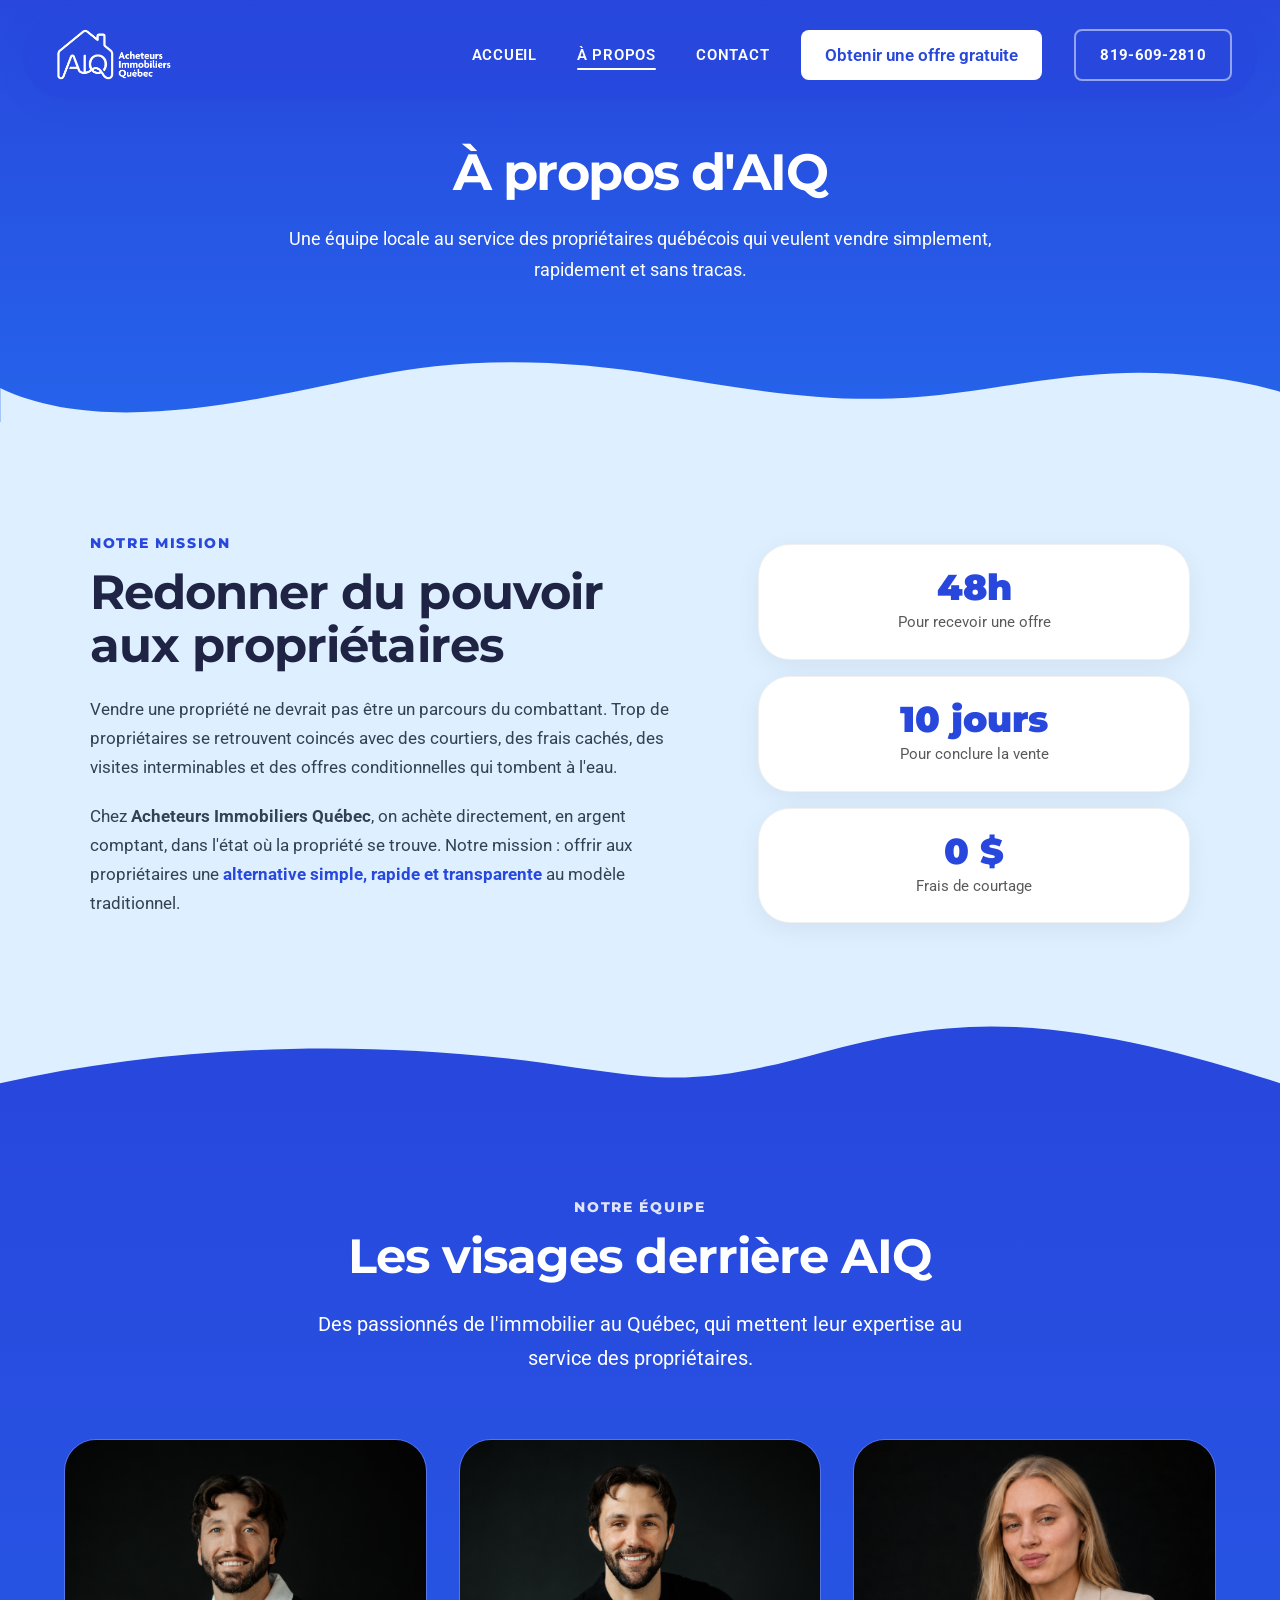
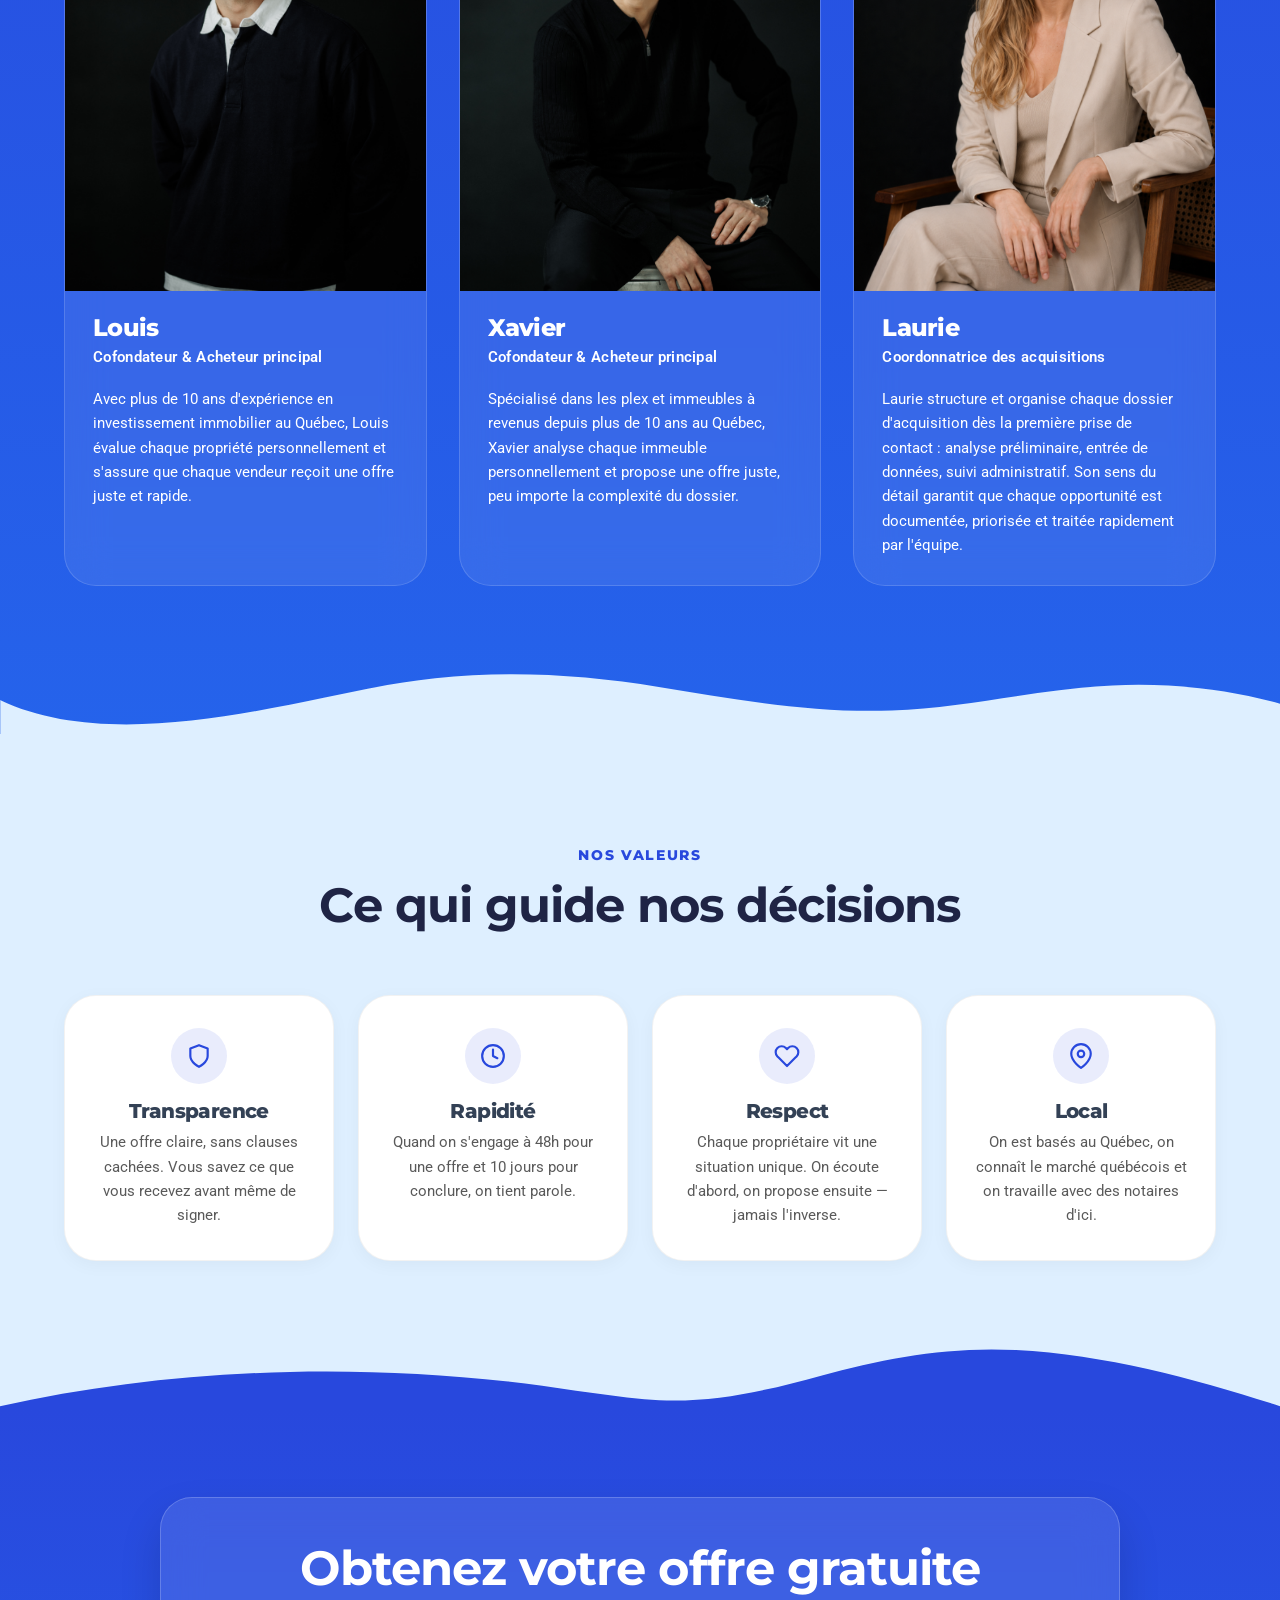
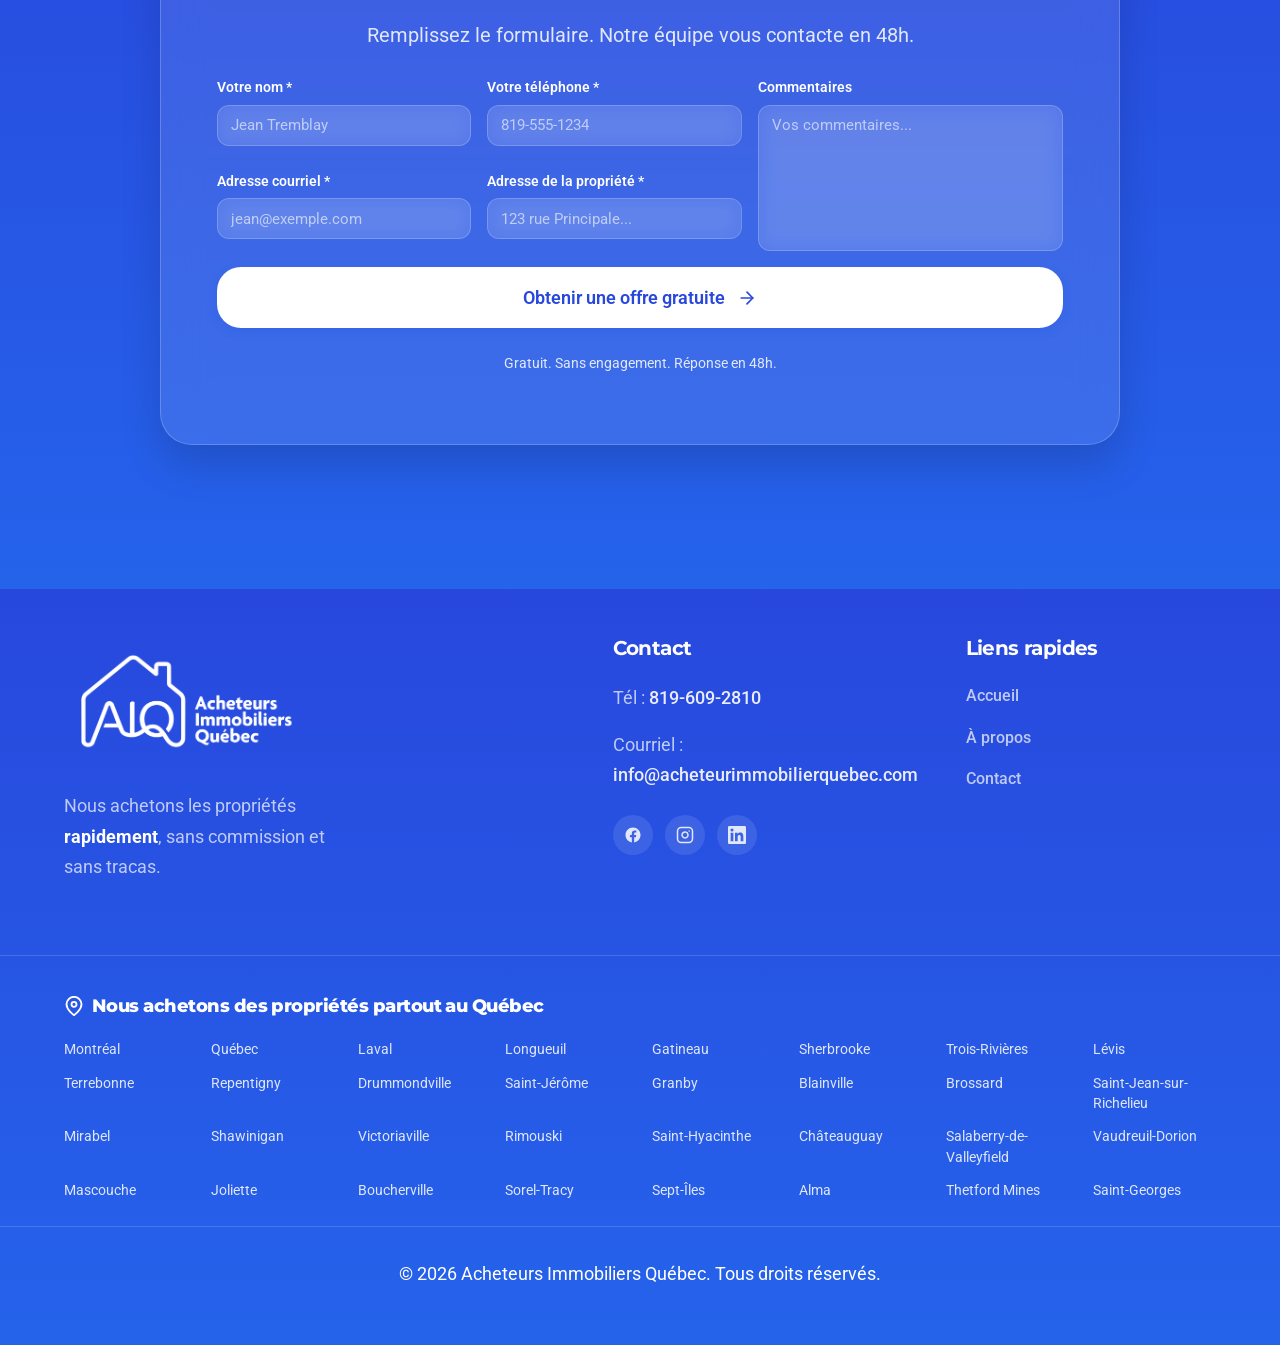
==== apropos.html @ 1efab41b "Initial commit: site Acheteurs Immobiliers Quebec - Page d'accueil (index.html) avec hero, sections " ====
<!DOCTYPE html>
<html lang="fr">
<head>
    <meta charset="UTF-8">
    <meta name="viewport" content="width=device-width, initial-scale=1.0">
    <link rel="icon" type="image/png" href="assets/images/favicon.png">
    <title>À propos | Acheteurs Immobiliers Québec</title>
    <meta name="description" content="Notre mission, notre équipe et nos valeurs. Acheteurs Immobiliers Québec — vendre votre propriété simplement et rapidement.">

    <!-- Open Graph -->
    <meta property="og:title" content="À propos | Acheteurs Immobiliers Québec">
    <meta property="og:description" content="Notre mission, notre équipe et nos valeurs.">
    <meta property="og:type" content="website">

    <!-- Fonts from Brand Guidelines -->
    <link rel="preconnect" href="https://fonts.googleapis.com" />
    <link rel="preconnect" href="https://fonts.gstatic.com" crossorigin />
    <link href="https://fonts.googleapis.com/css2?family=Fraunces:ital,opsz,wght@1,9..144,400;1,9..144,500&family=Montserrat:wght@700;800;900&family=Roboto:wght@300;400;500;700&display=swap" rel="stylesheet" />

    <!-- CSS -->
    <link rel="stylesheet" href="assets/css/style.css">
</head>
<body>

    <!-- Header fixe -->
    <header class="site-header">
        <div class="container header-container">
            <a href="index.html" class="logo">
                <img src="assets/images/AIQ-TEXTE-BLANC_f4b2300d.png" alt="Acheteurs Immobiliers Québec" height="60">
            </a>

            <button class="mobile-menu-toggle" aria-label="Ouvrir le menu">
                <span></span>
                <span></span>
                <span></span>
            </button>

            <nav class="main-nav">
                <ul>
                    <li><a href="index.html">Accueil</a></li>
                    <li><a href="apropos.html" class="active">À propos</a></li>
                    <li><a href="index.html#footer">Contact</a></li>
                </ul>
                <a href="#formulaire" class="mobile-cta">Obtenir une offre gratuite</a>
            </nav>

            <a href="#formulaire" class="btn header-cta desktop-only">Obtenir une offre gratuite</a>
            <a href="tel:8196092810" class="btn header-phone-btn desktop-only">819-609-2810</a>
        </div>
    </header>

    <main>
        <!-- Page header / intro -->
        <section class="page-hero bg-primary section-with-wave">
            <div class="container">
                <div class="page-hero-content text-center">
                    <h1 class="section-title">À propos d'AIQ</h1>
                    <p class="subtitle">Une équipe locale au service des propriétaires québécois qui veulent vendre simplement, rapidement et sans tracas.</p>
                </div>
            </div>
            <div class="shape-divider-bottom">
                <svg data-name="Layer 1" xmlns="http://www.w3.org/2000/svg" viewBox="0 0 1200 120" preserveAspectRatio="none">
                    <path d="M0,0V46.29c47.79,22.2,103.59,32.17,158,28,70.36-5.37,136.33-33.31,206.8-37.5C438.64,32.43,512.34,53.67,583,72.05c69.27,18,138.3,24.88,209.4,13.08,36.15-6,69.85-17.84,104.45-29.34C989.49,25,1113-14.29,1200,52.47V0Z" class="shape-fill-light"></path>
                </svg>
            </div>
        </section>

        <!-- Mission -->
        <section id="mission" class="section-padding bg-light section-with-wave wave-flip">
            <div class="container">
                <div class="mission-wrapper">
                    <div class="mission-text">
                        <span class="eyebrow">Notre mission</span>
                        <h2 class="section-title">Redonner du pouvoir aux propriétaires</h2>
                        <p>Vendre une propriété ne devrait pas être un parcours du combattant. Trop de propriétaires se retrouvent coincés avec des courtiers, des frais cachés, des visites interminables et des offres conditionnelles qui tombent à l'eau.</p>
                        <p>Chez <strong>Acheteurs Immobiliers Québec</strong>, on achète directement, en argent comptant, dans l'état où la propriété se trouve. Notre mission : offrir aux propriétaires une <span class="highlight">alternative simple, rapide et transparente</span> au modèle traditionnel.</p>
                    </div>
                    <div class="mission-stats">
                        <div class="mission-stat">
                            <div class="mission-stat-value">48h</div>
                            <div class="mission-stat-label">Pour recevoir une offre</div>
                        </div>
                        <div class="mission-stat">
                            <div class="mission-stat-value">10 jours</div>
                            <div class="mission-stat-label">Pour conclure la vente</div>
                        </div>
                        <div class="mission-stat">
                            <div class="mission-stat-value">0 $</div>
                            <div class="mission-stat-label">Frais de courtage</div>
                        </div>
                    </div>
                </div>
            </div>
            <div class="shape-divider-bottom">
                <svg data-name="Layer 1" xmlns="http://www.w3.org/2000/svg" viewBox="0 0 1200 120" preserveAspectRatio="none">
                    <path d="M0,0V5.63C149.93,59,314.09,71.32,475.83,42.57c43-7.64,84.23-20.12,127.61-26.46,59-8.63,112.48,12.24,165.56,35.4C827.93,77.22,886,95.24,951.2,90c86.53-7,172.46-45.71,248.8-84.81V0Z" class="shape-fill-primary"></path>
                </svg>
            </div>
        </section>

        <!-- Équipe -->
        <section id="equipe" class="section-padding bg-primary section-with-wave">
            <div class="container">
                <div class="section-header text-center">
                    <span class="eyebrow eyebrow-light">Notre équipe</span>
                    <h2 class="section-title">Les visages derrière AIQ</h2>
                    <p class="subtitle">Des passionnés de l'immobilier au Québec, qui mettent leur expertise au service des propriétaires.</p>
                </div>

                <div class="team-grid">
                    <div class="team-member">
                        <div class="team-photo">
                            <img src="assets/images/Photo-louis.jpg" alt="Louis">
                        </div>
                        <div class="team-info">
                            <h3 class="team-name">Louis</h3>
                            <p class="team-role">Cofondateur & Acheteur principal</p>
                            <p class="team-bio">Avec plus de 10 ans d'expérience en investissement immobilier au Québec, Louis évalue chaque propriété personnellement et s'assure que chaque vendeur reçoit une offre juste et rapide.</p>
                        </div>
                    </div>

                    <div class="team-member">
                        <div class="team-photo">
                            <img src="assets/images/Photo-xav.jpg" alt="Xavier">
                        </div>
                        <div class="team-info">
                            <h3 class="team-name">Xavier</h3>
                            <p class="team-role">Cofondateur & Acheteur principal</p>
                            <p class="team-bio">Spécialisé dans les plex et immeubles à revenus depuis plus de 10 ans au Québec, Xavier analyse chaque immeuble personnellement et propose une offre juste, peu importe la complexité du dossier.</p>
                        </div>
                    </div>

                    <div class="team-member">
                        <div class="team-photo">
                            <img src="assets/images/Faux-Photo-Laurie.png" alt="Laurie">
                        </div>
                        <div class="team-info">
                            <h3 class="team-name">Laurie</h3>
                            <p class="team-role">Coordonnatrice des acquisitions</p>
                            <p class="team-bio">Laurie structure et organise chaque dossier d'acquisition dès la première prise de contact : analyse préliminaire, entrée de données, suivi administratif. Son sens du détail garantit que chaque opportunité est documentée, priorisée et traitée rapidement par l'équipe.</p>
                        </div>
                    </div>
                </div>
            </div>
            <div class="shape-divider-bottom">
                <svg data-name="Layer 1" xmlns="http://www.w3.org/2000/svg" viewBox="0 0 1200 120" preserveAspectRatio="none">
                    <path d="M0,0V46.29c47.79,22.2,103.59,32.17,158,28,70.36-5.37,136.33-33.31,206.8-37.5C438.64,32.43,512.34,53.67,583,72.05c69.27,18,138.3,24.88,209.4,13.08,36.15-6,69.85-17.84,104.45-29.34C989.49,25,1113-14.29,1200,52.47V0Z" class="shape-fill-light"></path>
                </svg>
            </div>
        </section>

        <!-- Valeurs -->
        <section id="valeurs" class="section-padding bg-light section-with-wave wave-flip">
            <div class="container">
                <div class="section-header text-center">
                    <span class="eyebrow">Nos valeurs</span>
                    <h2 class="section-title">Ce qui guide nos décisions</h2>
                </div>

                <div class="values-grid">
                    <div class="value-card">
                        <div class="value-icon">
                            <svg xmlns="http://www.w3.org/2000/svg" viewBox="0 0 24 24" fill="none" stroke="currentColor" stroke-width="2" stroke-linecap="round" stroke-linejoin="round"><path d="M12 22s8-4 8-10V5l-8-3-8 3v7c0 6 8 10 8 10z"/></svg>
                        </div>
                        <h3>Transparence</h3>
                        <p>Une offre claire, sans clauses cachées. Vous savez ce que vous recevez avant même de signer.</p>
                    </div>

                    <div class="value-card">
                        <div class="value-icon">
                            <svg xmlns="http://www.w3.org/2000/svg" viewBox="0 0 24 24" fill="none" stroke="currentColor" stroke-width="2" stroke-linecap="round" stroke-linejoin="round"><circle cx="12" cy="12" r="10"/><polyline points="12 6 12 12 16 14"/></svg>
                        </div>
                        <h3>Rapidité</h3>
                        <p>Quand on s'engage à 48h pour une offre et 10 jours pour conclure, on tient parole.</p>
                    </div>

                    <div class="value-card">
                        <div class="value-icon">
                            <svg xmlns="http://www.w3.org/2000/svg" viewBox="0 0 24 24" fill="none" stroke="currentColor" stroke-width="2" stroke-linecap="round" stroke-linejoin="round"><path d="M20.84 4.61a5.5 5.5 0 0 0-7.78 0L12 5.67l-1.06-1.06a5.5 5.5 0 0 0-7.78 7.78l1.06 1.06L12 21.23l7.78-7.78 1.06-1.06a5.5 5.5 0 0 0 0-7.78z"/></svg>
                        </div>
                        <h3>Respect</h3>
                        <p>Chaque propriétaire vit une situation unique. On écoute d'abord, on propose ensuite — jamais l'inverse.</p>
                    </div>

                    <div class="value-card">
                        <div class="value-icon">
                            <svg xmlns="http://www.w3.org/2000/svg" viewBox="0 0 24 24" fill="none" stroke="currentColor" stroke-width="2" stroke-linecap="round" stroke-linejoin="round"><path d="M21 10c0 7-9 13-9 13s-9-6-9-13a9 9 0 0 1 18 0z"/><circle cx="12" cy="10" r="3"/></svg>
                        </div>
                        <h3>Local</h3>
                        <p>On est basés au Québec, on connaît le marché québécois et on travaille avec des notaires d'ici.</p>
                    </div>
                </div>
            </div>
            <div class="shape-divider-bottom">
                <svg data-name="Layer 1" xmlns="http://www.w3.org/2000/svg" viewBox="0 0 1200 120" preserveAspectRatio="none">
                    <path d="M0,0V5.63C149.93,59,314.09,71.32,475.83,42.57c43-7.64,84.23-20.12,127.61-26.46,59-8.63,112.48,12.24,165.56,35.4C827.93,77.22,886,95.24,951.2,90c86.53-7,172.46-45.71,248.8-84.81V0Z" class="shape-fill-primary"></path>
                </svg>
            </div>
        </section>

        <!-- Formulaire -->
        <section id="formulaire" class="bg-primary">
            <div class="container form-container">
                <div class="form-wrapper form-wrapper--no-image shadow-xl">
                    <div class="form-content-side">
                        <div class="section-header text-center">
                            <h2 class="section-title">Obtenez votre offre gratuite</h2>
                            <p class="subtitle">Remplissez le formulaire. Notre équipe vous contacte en 48h.</p>
                        </div>

                        <form id="contact-form" class="contact-form" novalidate>
                            <div class="form-grid-compact">
                                <div class="form-group">
                                    <label for="nom">Votre nom *</label>
                                    <input type="text" id="nom" name="nom" required placeholder="Jean Tremblay">
                                </div>
                                <div class="form-group">
                                    <label for="telephone">Votre téléphone *</label>
                                    <input type="tel" id="telephone" name="telephone" required placeholder="819-555-1234">
                                </div>
                                <div class="form-group comments-group">
                                    <label for="commentaires">Commentaires</label>
                                    <textarea id="commentaires" name="commentaires" placeholder="Vos commentaires..."></textarea>
                                </div>
                                <div class="form-group">
                                    <label for="courriel">Adresse courriel *</label>
                                    <input type="email" id="courriel" name="courriel" required placeholder="jean@exemple.com">
                                </div>
                                <div class="form-group">
                                    <label for="adresse">Adresse de la propriété *</label>
                                    <input type="text" id="adresse" name="adresse" required placeholder="123 rue Principale...">
                                </div>
                            </div>

                            <button type="submit" id="btn-submit" class="btn btn-primary btn-block btn-submit group">
                                <span class="btn-text">Obtenir une offre gratuite</span>
                                <span class="btn-icon-wrapper">
                                    <svg xmlns="http://www.w3.org/2000/svg" viewBox="0 0 24 24" fill="none" stroke="currentColor" stroke-width="2" stroke-linecap="round" stroke-linejoin="round"><line x1="5" y1="12" x2="19" y2="12"></line><polyline points="12 5 19 12 12 19"></polyline></svg>
                                </span>
                            </button>
                            <p class="form-mentions text-center">Gratuit. Sans engagement. Réponse en 48h.</p>

                            <div id="form-success" class="form-feedback form-feedback--success" style="display:none;">
                                Merci! Notre équipe vous contacte dans les 48h.
                            </div>
                            <div id="form-error" class="form-feedback form-feedback--error" style="display:none;">
                                Une erreur s'est produite. Appelez-nous au <a href="tel:8196092810">819-609-2810</a>.
                            </div>
                        </form>
                    </div>
                </div>
            </div>
        </section>

        <!-- Modal de succès (Popup) -->
        <div id="success-modal" class="modal-overlay" style="display: none;">
            <div class="modal-content">
                <button class="modal-close" aria-label="Fermer">&times;</button>
                <div class="modal-icon">
                    <svg xmlns="http://www.w3.org/2000/svg" viewBox="0 0 24 24" fill="none" stroke="currentColor" stroke-width="2" stroke-linecap="round" stroke-linejoin="round"><path d="M22 11.08V12a10 10 0 1 1-5.93-9.14"></path><polyline points="22 4 12 14.01 9 11.01"></polyline></svg>
                </div>
                <h3>Merci pour votre demande!</h3>
                <p>Notre équipe a bien reçu vos informations. Un expert vous contactera d'ici <strong>48 heures</strong> avec votre offre sans engagement.</p>
                <button class="btn btn-primary btn-block modal-btn-close">Retourner au site</button>
            </div>
        </div>

    </main>

    <!-- Footer -->
    <footer id="footer" class="site-footer">
        <div class="container footer-container">
            <div class="footer-brand">
                <img src="assets/images/AIQ-TEXTE-BLANC_f4b2300d.png" alt="Acheteurs Immobiliers Québec" class="footer-logo-img">
                <p class="footer-tagline">Nous achetons les propriétés <span class="highlight">rapidement</span>, sans commission et sans tracas.</p>
            </div>

            <div class="footer-contact">
                <h3>Contact</h3>
                <p>Tél : <a href="tel:8196092810">819-609-2810</a></p>
                <p>Courriel : <a href="mailto:info@acheteurimmobilierquebec.com">info@acheteurimmobilierquebec.com</a></p>
                <div class="footer-social">
                    <a href="#" aria-label="Facebook" class="social-icon" target="_blank" rel="noopener">
                        <svg xmlns="http://www.w3.org/2000/svg" viewBox="0 0 24 24" fill="currentColor" aria-hidden="true"><path d="M22 12c0-5.523-4.477-10-10-10S2 6.477 2 12c0 4.991 3.657 9.128 8.438 9.878v-6.987h-2.54V12h2.54V9.797c0-2.506 1.492-3.89 3.777-3.89 1.094 0 2.238.195 2.238.195v2.46h-1.26c-1.243 0-1.63.771-1.63 1.562V12h2.773l-.443 2.89h-2.33v6.988C18.343 21.128 22 16.991 22 12z"/></svg>
                    </a>
                    <a href="#" aria-label="Instagram" class="social-icon" target="_blank" rel="noopener">
                        <svg xmlns="http://www.w3.org/2000/svg" viewBox="0 0 24 24" fill="none" stroke="currentColor" stroke-width="2" stroke-linecap="round" stroke-linejoin="round" aria-hidden="true"><rect x="2" y="2" width="20" height="20" rx="5" ry="5"/><path d="M16 11.37A4 4 0 1 1 12.63 8 4 4 0 0 1 16 11.37z"/><line x1="17.5" y1="6.5" x2="17.51" y2="6.5"/></svg>
                    </a>
                    <a href="#" aria-label="LinkedIn" class="social-icon" target="_blank" rel="noopener">
                        <svg xmlns="http://www.w3.org/2000/svg" viewBox="0 0 24 24" fill="currentColor" aria-hidden="true"><path d="M20.447 20.452h-3.554v-5.569c0-1.328-.027-3.037-1.852-3.037-1.853 0-2.136 1.445-2.136 2.939v5.667H9.351V9h3.414v1.561h.046c.477-.9 1.637-1.85 3.37-1.85 3.601 0 4.267 2.37 4.267 5.455v6.286zM5.337 7.433a2.062 2.062 0 0 1-2.063-2.065 2.063 2.063 0 1 1 2.063 2.065zm1.782 13.019H3.555V9h3.564v11.452zM22.225 0H1.771C.792 0 0 .774 0 1.729v20.542C0 23.227.792 24 1.771 24h20.451C23.2 24 24 23.227 24 22.271V1.729C24 .774 23.2 0 22.222 0h.003z"/></svg>
                    </a>
                </div>
            </div>

            <div class="footer-links">
                <h3>Liens rapides</h3>
                <ul>
                    <li><a href="index.html">Accueil</a></li>
                    <li><a href="apropos.html">À propos</a></li>
                    <li><a href="index.html#formulaire">Contact</a></li>
                </ul>
            </div>
        </div>

        <div class="footer-cities">
            <div class="container">
                <h3 class="footer-cities-title"><svg xmlns="http://www.w3.org/2000/svg" viewBox="0 0 24 24" fill="none" stroke="currentColor" stroke-width="2.2" stroke-linecap="round" stroke-linejoin="round" aria-hidden="true"><path d="M21 10c0 7-9 13-9 13s-9-6-9-13a9 9 0 0 1 18 0z"/><circle cx="12" cy="10" r="3"/></svg>Nous achetons des propriétés partout au Québec</h3>
                <ul class="footer-cities-list">
                    <li>Montréal</li>
                    <li>Québec</li>
                    <li>Laval</li>
                    <li>Longueuil</li>
                    <li>Gatineau</li>
                    <li>Sherbrooke</li>
                    <li>Trois-Rivières</li>
                    <li>Lévis</li>
                    <li>Terrebonne</li>
                    <li>Repentigny</li>
                    <li>Drummondville</li>
                    <li>Saint-Jérôme</li>
                    <li>Granby</li>
                    <li>Blainville</li>
                    <li>Brossard</li>
                    <li>Saint-Jean-sur-Richelieu</li>
                    <li>Mirabel</li>
                    <li>Shawinigan</li>
                    <li>Victoriaville</li>
                    <li>Rimouski</li>
                    <li>Saint-Hyacinthe</li>
                    <li>Châteauguay</li>
                    <li>Salaberry-de-Valleyfield</li>
                    <li>Vaudreuil-Dorion</li>
                    <li>Mascouche</li>
                    <li>Joliette</li>
                    <li>Boucherville</li>
                    <li>Sorel-Tracy</li>
                    <li>Sept-Îles</li>
                    <li>Alma</li>
                    <li>Thetford Mines</li>
                    <li>Saint-Georges</li>
                </ul>
            </div>
        </div>

        <div class="footer-bottom">
            <div class="container">
                <p>&copy; <span id="current-year">2026</span> Acheteurs Immobiliers Québec. Tous droits réservés.</p>
            </div>
        </div>
    </footer>

    <!-- Scripts -->
    <script src="assets/js/main.js"></script>
</body>
</html>
---- assets/css/style.css ----
/* ==========================================================================
   Variables & Reset (High-End Agency Style)
   ========================================================================== */
:root {
    /* Charte Graphique AIQ */
    --color-primary: #2848dd; /* Bright Blue */
    --color-primary-hover: #1f2445; /* Dark Blue */
    --color-primary-light: #deefff; /* Light Ice Blue */
    --color-white: #ffffff;
    --color-light: #deefff; /* Light Ice Blue (for background waves) */
    --color-dark: #1f2445; /* Dark Blue from brand */
    --color-surface: #d7d8d8; /* Light Grey from brand */
    
    /* Couleurs de texte */
    --color-text-main: #334155; 
    --color-text-heading: #1f2445; /* Dark Blue */
    --color-text-muted: #64748B; 
    
    /* Typographie */
    --font-heading: 'Montserrat', system-ui, sans-serif;
    --font-body: 'Roboto', system-ui, sans-serif;
    
    /* Espacements (Massive Whitespace) */
    --spacing-sm: 1.5rem;
    --spacing-md: 3rem;
    --spacing-lg: clamp(4rem, 8vh, 6rem);
    --spacing-xl: clamp(6rem, 12vh, 10rem);
    
    /* Divers */
    --border-radius-sm: 0.75rem;
    --border-radius: 1.5rem; /* 24px - Double-Bezel inner */
    --border-radius-lg: 2rem; /* 32px - Double-Bezel outer */
    
    /* Ombres (Ultra-douces, diffuses, premium) */
    --shadow-sm: 0 2px 8px -2px rgba(2, 6, 23, 0.05);
    --shadow: 0 10px 30px -5px rgba(2, 6, 23, 0.05), 0 4px 10px -5px rgba(2, 6, 23, 0.02);
    --shadow-lg: 0 20px 40px -10px rgba(2, 6, 23, 0.08), 0 10px 20px -10px rgba(2, 6, 23, 0.04);
    --shadow-xl: 0 30px 60px -15px rgba(26, 86, 219, 0.15), 0 15px 30px -15px rgba(26, 86, 219, 0.1);
    
    /* Transitions (Physics-based) */
    --transition-fluid: all 0.7s cubic-bezier(0.32, 0.72, 0, 1);
    --transition-fast: all 0.3s cubic-bezier(0.32, 0.72, 0, 1);
}

* {
    margin: 0;
    padding: 0;
    box-sizing: border-box;
}

html {
    scroll-behavior: smooth;
}

body {
    font-family: var(--font-body);
    color: var(--color-text-main);
    background-color: var(--color-white);
    line-height: 1.6;
    font-size: 16px;
    overflow-x: hidden;
    -webkit-font-smoothing: antialiased;
}

/* ==========================================================================
   Typographie & Utilitaires
   ========================================================================== */
h1, h2, h3, h4, h5, h6 {
    font-family: var(--font-heading);
    color: var(--color-text-heading);
    line-height: 1.1;
    font-weight: 700;
    letter-spacing: -0.03em; /* Plus serrÃ© pour un look premium */
}

h1 { 
    font-size: clamp(2.5rem, 4vw, 3.5rem); /* Taille contrÃ´lÃ©e pour tenir sur 2 lignes */
    margin-bottom: 1.5rem; 
    line-height: 1.1;
    letter-spacing: -0.03em;
}

h2 { 
    font-size: clamp(2rem, 4vw, 3rem); 
    margin-bottom: 1.5rem; 
    letter-spacing: -0.02em;
}

h3 { 
    font-size: 1.5rem; 
    margin-bottom: 1rem; 
}

p {
    margin-bottom: 1.5rem;
    font-size: 1.125rem; /* Texte de base plus grand et lisible */
    color: var(--color-text-main);
    line-height: 1.7;
}

a {
    color: var(--color-primary);
    text-decoration: none;
    transition: color 0.2s ease;
}

a:hover {
    color: var(--color-primary-hover);
}

img {
    max-width: 100%;
    height: auto;
    display: block;
}

.container {
    width: 100%;
    max-width: 1600px; /* Ã‰largi pour les grands Ã©crans (32 pouces) */
    margin: 0 auto;
    padding: 0 clamp(1.5rem, 5vw, 6rem); /* Padding dynamique : moins sur grand Ã©cran, plus sur petit */
}

.section-padding {
    padding: var(--spacing-xl) 0;
}

.bg-light {
    background-color: var(--color-light);
}

.bg-primary {
    background: linear-gradient(to bottom, var(--color-primary) 0%, #2563EB 100%);
    color: rgba(255, 255, 255, 0.85);
}

.bg-primary h1, .bg-primary h2, .bg-primary h3, .bg-primary .section-title {
    color: var(--color-white);
}

.bg-primary p, .bg-primary span, .bg-primary .subtitle {
    color: rgba(255, 255, 255, 0.85);
}

/* Glassmorphism pour les Ã©lÃ©ments dans les sections bleues */
.bg-primary .step,
.bg-primary .property-item {
    background: rgba(255, 255, 255, 0.08);
    backdrop-filter: blur(20px);
    -webkit-backdrop-filter: blur(20px);
    border: 1px solid rgba(255, 255, 255, 0.15);
    box-shadow: 0 10px 30px rgba(0, 0, 0, 0.05);
}

.bg-primary .step:hover,
.bg-primary .property-item:hover {
    background: rgba(255, 255, 255, 0.12);
    border-color: rgba(255, 255, 255, 0.3);
    transform: translateY(-5px);
    box-shadow: 0 20px 40px rgba(0, 0, 0, 0.1);
}

.bg-primary .step-number {
    background: rgba(255, 255, 255, 0.15);
    color: var(--color-white);
    box-shadow: none;
    border: 1px solid rgba(255, 255, 255, 0.2);
}

.bg-primary .step::before {
    color: rgba(255, 255, 255, 0.03);
}

.bg-primary .property-icon {
    background: rgba(255, 255, 255, 0.15);
}

.bg-primary .property-icon svg {
    color: var(--color-white);
}

/* Garder le formulaire lisible */
.bg-primary .form-wrapper h2,
.bg-primary .form-wrapper label {
    color: var(--color-text-heading);
}
.bg-primary .form-wrapper p {
    color: var(--color-text-muted);
}

.text-center { text-align: center; }
.text-left { text-align: left; }
.mt-medium { margin-top: var(--spacing-md); }
.mt-large { margin-top: var(--spacing-lg); }
.mb-medium { margin-bottom: var(--spacing-md); }
.mb-large { margin-bottom: var(--spacing-lg); }

.shadow-lg { box-shadow: var(--shadow-lg); }
.shadow-xl { box-shadow: var(--shadow-xl); }

/* Le mot "rapide" mis en Ã©vidence */
.highlight {
    color: var(--color-primary);
    font-weight: 800;
}

/* CTA mobile cache sur desktop */
.mobile-cta {
    display: none;
}

/* ==========================================================================
   Boutons (CTA) - Style Ã‰ditorial Haut de Gamme
   ========================================================================== */
.btn {
    display: inline-flex;
    align-items: center;
    justify-content: center;
    padding: 1rem 2rem;
    border-radius: 0.5rem; /* Coins lÃ©gÃ¨rement arrondis, plus sÃ©rieux */
    font-weight: 600;
    text-align: center;
    cursor: pointer;
    transition: all 0.3s cubic-bezier(0.25, 1, 0.5, 1);
    border: none;
    font-size: 1.05rem;
    font-family: var(--font-body);
    width: 100%;
    gap: 0.75rem;
    position: relative;
    overflow: hidden;
}

@media (min-width: 768px) {
    .btn {
        width: auto;
    }
}

.btn-primary {
    background-color: var(--color-primary); /* Couleur unie, pas de dÃ©gradÃ© */
    color: var(--color-white);
    box-shadow: 0 4px 10px rgba(26, 86, 219, 0.2);
}

.btn-primary:hover {
    background-color: var(--color-primary-hover);
    color: var(--color-white); /* Force le texte en blanc pour Ã©viter le conflit avec a:hover */
    transform: translateY(-2px);
    box-shadow: 0 8px 20px rgba(26, 86, 219, 0.3);
}

/* IcÃ´ne simple et Ã©lÃ©gante */
.btn-icon-wrapper {
    display: flex;
    align-items: center;
    justify-content: center;
    transition: transform 0.3s ease;
}

.btn-icon-wrapper svg {
    width: 20px;
    height: 20px;
    transition: transform 0.3s ease;
}

.btn:hover .btn-icon-wrapper {
    transform: translateX(4px);
}

.btn-wide {
    min-width: min(100%, 600px);
    padding: 1.25rem 3rem;
    font-size: 1.2rem;
}

.btn-outline {
    background: transparent;
    color: var(--color-primary);
    border: 2px solid var(--color-primary);
}

.btn-outline:hover {
    background: var(--color-primary);
    color: var(--color-white);
}

.btn-large {
    padding: 1.125rem 2.5rem;
    font-size: 1.125rem;
    width: 100%;
    max-width: 380px;
}

.btn-block {
    display: flex;
    width: 100%;
    max-width: none;
}

/* ==========================================================================
   Header & Navigation
   ========================================================================== */
.site-header {
    position: fixed;
    top: 0;
    left: 0;
    width: 100%;
    z-index: 1000;
    padding: 0.75rem 1.5rem;
    transition: all 0.3s ease;
}

.header-container {
    display: flex;
    align-items: center;
    gap: 2rem;
    background-color: rgba(40, 72, 221, 0.85);
    backdrop-filter: blur(12px);
    -webkit-backdrop-filter: blur(12px);
    border-radius: 100px;
    padding: 0.5rem 1.5rem;
    box-shadow: 0 4px 24px rgba(40, 72, 221, 0.25), 0 1px 4px rgba(0, 0, 0, 0.06);
    transition: all 0.3s ease;
}

.site-header.scrolled .header-container {
    box-shadow: 0 4px 30px rgba(40, 72, 221, 0.3), 0 1px 6px rgba(0, 0, 0, 0.08);
}

.logo {
    margin-right: auto;
}

.logo img {
    height: 70px;
    width: auto;
    display: block;
}

.main-nav ul {
    display: flex;
    list-style: none;
    gap: 2.5rem;
}

.main-nav a {
    color: var(--color-white);
    font-weight: 600;
    font-size: 0.95rem;
    text-transform: uppercase;
    letter-spacing: 0.05em;
}

.main-nav a:hover {
    color: rgba(255, 255, 255, 0.7);
}

.header-phone-btn {
    background-color: transparent;
    color: var(--color-white);
    border: 2px solid rgba(255, 255, 255, 0.5);
    font-weight: 700;
    font-size: 0.95rem;
    letter-spacing: 0.02em;
    padding: 0.75rem 1.5rem;
}

.header-phone-btn:hover {
    background-color: var(--color-white);
    color: var(--color-primary);
    border-color: var(--color-white);
}

.mobile-menu-toggle {
    display: none;
    background: none;
    border: none;
    cursor: pointer;
    padding: 0.5rem;
}

.mobile-menu-toggle span {
    display: block;
    width: 24px;
    height: 2px;
    background-color: var(--color-white); /* Hamburger blanc par dÃ©faut */
    margin-bottom: 6px;
    border-radius: 2px;
    transition: 0.3s;
}


/* Bouton CTA Header - InversÃ© pour le fond bleu */
.header-cta {
    background-color: var(--color-white);
    color: var(--color-primary);
    padding: 0.75rem 1.5rem;
}
.header-cta:hover {
    background-color: var(--color-light);
    color: var(--color-primary-hover);
}

/* ==========================================================================
   Hero Section (High-End Asymmetrical)
   ========================================================================== */
/* ==========================================================================
   Hero Section (Charte Graphique AIQ)
   ========================================================================== */
.brand-hero {
    padding-top: 160px; /* Plus grand pour compenser le header fixe et centrer visuellement */
    padding-bottom: 80px; 
    min-height: 100vh;
    display: flex;
    align-items: center;
    background-color: var(--color-dark);
    position: relative;
    /* overflow: hidden retirÃ© pour permettre Ã  la barre de flotter par-dessus la section suivante */
}

.hero-bg-bw {
    position: absolute;
    inset: 0;
    width: 100%;
    height: 100%;
    z-index: 0;
    background-size: cover;
    background-position: center right;
    background-repeat: no-repeat;
}

.hero-bg-bw::after {
    content: '';
    position: absolute;
    inset: 0;
    background: linear-gradient(to right, rgba(31, 36, 69, 0.95) 0%, rgba(31, 36, 69, 0.8) 45%, rgba(31, 36, 69, 0.1) 100%);
    z-index: 1;
}

.brand-hero .hero-container {
    position: relative;
    z-index: 30;
}

.brand-hero .hero-content {
    max-width: 1000px;
    padding: 0;
}

.brand-title {
    font-size: clamp(1.5rem, 2.8vw, 2.8rem);
    font-family: var(--font-heading);
    font-weight: 900;
    letter-spacing: 0.5px;
    line-height: 1.3;
    margin-bottom: 1.5rem;
    text-transform: uppercase;
}

.brand-box-primary {
    background-color: rgba(40, 72, 221, 0.8);
    color: var(--color-white);
    padding: 0.1em 0.4em;
    display: inline;
    box-decoration-break: clone;
    -webkit-box-decoration-break: clone;
}

.brand-subtitle {
    font-size: 1.1rem;
    font-family: var(--font-heading);
    font-weight: 700;
    margin-bottom: 1rem;
    line-height: 1.8;
    letter-spacing: 0.5px;
}

.brand-box-dark {
    background-color: var(--color-white);
    color: var(--color-dark);
    padding: 0.2rem 0.6rem;
    display: inline;
    box-decoration-break: clone;
    -webkit-box-decoration-break: clone;
}

.brand-hook {
    font-size: 1rem;
    font-weight: 700;
    margin-bottom: 2rem;
    font-family: var(--font-heading);
    line-height: 1.8;
}

.brand-box-white {
    background-color: var(--color-white);
    color: var(--color-primary);
    padding: 0.2rem 0.6rem;
    display: inline;
    box-decoration-break: clone;
    -webkit-box-decoration-break: clone;
}

/* Bouton Charte - Assorti au reste du site */
.brand-hero .btn-primary {
    background-color: var(--color-white);
    color: var(--color-primary);
    max-width: 450px; /* Assez large pour rester sur une seule ligne */
    font-weight: 700;
}

.brand-hero .btn-primary:hover {
    background-color: var(--color-light);
    color: var(--color-primary-hover);
}

/* Utilities */
.relative { position: relative; }
.z-10 { z-index: 10; }
.z-30 { z-index: 30; }
.uppercase { text-transform: uppercase; }


/* Animations Premium */
@keyframes float-house {
    0% { transform: translateY(0px); }
    50% { transform: translateY(-15px); }
    100% { transform: translateY(0px); }
}

/* Badges Flottants (Style Agence) */
.floating-badge {
    --badge-scale: 1;
    position: absolute;
    background: rgba(255, 255, 255, 0.85);
    backdrop-filter: blur(16px);
    -webkit-backdrop-filter: blur(16px);
    border: 1px solid rgba(255, 255, 255, 0.8);
    padding: 0.875rem 1.25rem;
    border-radius: 1.25rem;
    display: flex;
    align-items: center;
    gap: 0.875rem;
    box-shadow: 0 15px 35px rgba(2, 6, 23, 0.1);
    z-index: 2;
    animation: float-badge 6s ease-in-out infinite;
}

@media (min-width: 992px) {
    .floating-badge {
        --badge-scale: 0.9; 
    }
    .badge-top-left {
        top: 15%;
        left: 5%; 
    }
    .badge-bottom-right {
        bottom: 35%; /* RemontÃ© pour ne pas toucher le sol */
        right: 0%; 
    }
}

.badge-top-left {
    top: 20%;
    left: 5%;
    animation-delay: 0s;
}

.badge-bottom-right {
    bottom: 30%;
    right: -5%;
    animation-delay: 1.5s; /* DÃ©calage pour ne pas flotter en mÃªme temps */
}

.floating-badge .badge-icon {
    width: 36px;
    height: 36px;
    border-radius: 50%;
    display: flex;
    align-items: center;
    justify-content: center;
    flex-shrink: 0;
}

.floating-badge .badge-icon svg {
    width: 18px;
    height: 18px;
}

.bg-green-light { background-color: #ECFDF5; }
.text-green { color: #059669; }

.bg-blue-light { background-color: var(--color-primary-light); }
.text-blue { color: var(--color-primary); }

.badge-text {
    display: flex;
    flex-direction: column;
}

.badge-title {
    font-family: var(--font-heading);
    font-weight: 700;
    font-size: 0.95rem;
    color: var(--color-text-heading);
    line-height: 1.2;
}

.badge-desc {
    font-size: 0.8rem;
    color: var(--color-text-muted);
    font-weight: 500;
}

@keyframes float-badge {
    0% { transform: scale(var(--badge-scale)) translateY(0px) rotate(0deg); }
    50% { transform: scale(var(--badge-scale)) translateY(-10px) rotate(1deg); }
    100% { transform: scale(var(--badge-scale)) translateY(0px) rotate(0deg); }
}

@media (max-width: 768px) {
    .floating-badge {
        --badge-scale: 0.75; /* Plus petit sur mobile */
    }
    
    .badge-top-left {
        top: -5%;
        left: -5%;
    }
    
    .badge-bottom-right {
        bottom: 25%;
        right: -5%;
    }
}

.image-placeholder {
    width: 100%;
    aspect-ratio: 4/3;
    background: linear-gradient(135deg, #DBEAFE 0%, #BFDBFE 50%, #93C5FD 100%);
    border-radius: var(--border-radius); /* Rayon interne plus petit */
    display: flex;
    align-items: center;
    justify-content: center;
    color: var(--color-primary);
    box-shadow: inset 0 1px 1px rgba(255,255,255,0.5); /* Highlight interne */
    overflow: hidden;
}

.image-placeholder svg {
    width: 80px;
    height: 80px;
    opacity: 0.4;
}

/* ==========================================================================
   Wave Dividers (Alternating)
   ========================================================================== */
.section-with-wave {
    position: relative;
    padding-bottom: calc(var(--spacing-xl) + 40px);
}

.shape-divider-bottom {
    position: absolute;
    bottom: -1px;
    left: 0;
    width: 100%;
    overflow: hidden;
    line-height: 0;
    z-index: 2;
}

.shape-divider-bottom svg {
    position: relative;
    display: block;
    width: calc(100% + 1.3px);
    height: 80px;
    transform: rotate(180deg);
}

.shape-divider-top {
    position: absolute;
    top: -1px;
    left: 0;
    width: 100%;
    overflow: hidden;
    line-height: 0;
    z-index: 2;
}

.shape-divider-top svg {
    position: relative;
    display: block;
    width: calc(100% + 1.3px);
    height: 80px;
}

/* Alternance de la direction de la vague pour un effet naturel */
.bg-primary .shape-divider-bottom svg {
    transform: rotate(180deg);
}

.wave-flip .shape-divider-bottom svg {
    transform: rotate(180deg) scaleX(-1);
}

.shape-fill-white {
    fill: var(--color-white);
}

.shape-fill-light {
    fill: var(--color-light);
}

.shape-fill-primary {
    fill: var(--color-primary);
}

.shape-fill-primary-bottom {
    fill: #2563EB; /* Correspond Ã  la fin du dÃ©gradÃ© de .bg-primary */
}

/* ==========================================================================
   Section Headers
   ========================================================================== */
.section-header {
    max-width: 700px;
    margin: 0 auto 4rem;
}

.form-content-side .section-header {
    margin-bottom: 1.25rem;
}

.section-header p.subtitle {
    font-size: 1.25rem;
    color: var(--color-text-muted);
}

/* ==========================================================================
   Cards (Pourquoi nous) - Style Manus avec Photos
   ========================================================================== */
.cards-grid {
    display: grid;
    grid-template-columns: repeat(auto-fit, minmax(300px, 1fr));
    gap: 2.5rem;
}

.card {
    background: rgba(255, 255, 255, 0.7);
    backdrop-filter: blur(16px);
    -webkit-backdrop-filter: blur(16px);
    border-radius: var(--border-radius-lg);
    box-shadow: 0 10px 30px rgba(26, 86, 219, 0.05), inset 0 0 0 1px rgba(255, 255, 255, 0.5);
    text-align: left;
    transition: var(--transition-fluid);
    border: 1px solid rgba(255, 255, 255, 0.8);
    overflow: hidden;
    display: flex;
    flex-direction: column;
}

.card:hover {
    transform: translateY(-8px);
    box-shadow: 0 20px 40px rgba(26, 86, 219, 0.1), inset 0 0 0 1px rgba(255, 255, 255, 0.8);
    border-color: #FFFFFF;
}

.card-img-top {
    width: 100%;
    aspect-ratio: 4 / 3;
    height: auto;
    background: var(--color-white);
    display: flex;
    align-items: center;
    justify-content: center;
    color: var(--color-primary);
    font-weight: 500;
    overflow: hidden;
}

/* Garder le degrade bleu seulement pour les cards sans image (SVG placeholder) */
.card-img-top:has(svg) {
    background: linear-gradient(135deg, #DBEAFE 0%, #BFDBFE 50%, #93C5FD 100%);
}

.card-img-top svg {
    width: 48px;
    height: 48px;
    opacity: 0.4;
}

.card-img-icon svg {
    width: 80px;
    height: 80px;
    opacity: 0.6;
    stroke: var(--color-primary);
}

.card-img-top img {
    width: 100%;
    height: 100%;
    object-fit: cover;
    object-position: center;
}

.card-body {
    padding: 1rem 2rem 2rem;
    flex-grow: 1;
}

.card h3 {
    margin-bottom: 1rem;
    font-size: 1.75rem;
    letter-spacing: -0.02em;
}

.card p {
    color: var(--color-text-muted);
    margin: 0;
    font-size: 1.125rem;
    line-height: 1.7;
}

/* ==========================================================================
   Situations
   ========================================================================== */
.situations-editorial {
    display: grid;
    grid-template-columns: 1fr;
    gap: 4rem;
    align-items: center;
    padding: clamp(3rem, 5vw, 5rem) 0; /* On garde juste un peu de padding vertical */
}

@media (min-width: 992px) {
    .situations-editorial {
        grid-template-columns: 4fr 6fr;
        gap: 6rem;
    }
}

.situations-intro .section-title {
    margin-bottom: 1.5rem;
    font-size: clamp(2.5rem, 4vw, 3.5rem);
    text-align: left;
}

.situations-desc {
    font-size: 1.125rem;
    color: var(--color-text-muted);
    margin-bottom: 2.5rem;
    line-height: 1.7;
}

.situations-desc strong {
    color: var(--color-primary);
    display: block;
    margin-top: 0.5rem;
}

.situations-grid {
    display: grid;
    grid-template-columns: repeat(auto-fit, minmax(240px, 1fr));
    gap: 1.5rem;
}

a.situation-item {
    text-decoration: none;
    color: inherit;
}

.situation-item {
    background: rgba(255, 255, 255, 0.7);
    backdrop-filter: blur(12px);
    -webkit-backdrop-filter: blur(12px);
    padding: 1.5rem;
    border-radius: var(--border-radius);
    display: flex;
    align-items: center;
    gap: 1rem;
    box-shadow: 0 4px 15px rgba(26, 86, 219, 0.05), inset 0 0 0 1px rgba(255, 255, 255, 0.5);
    border: 1px solid rgba(255, 255, 255, 0.8);
    transition: var(--transition-fast);
    cursor: pointer;
}

.situation-item:hover {
    transform: translateY(-3px);
    box-shadow: 0 10px 25px rgba(26, 86, 219, 0.1), inset 0 0 0 1px rgba(255, 255, 255, 0.8);
    border-color: #FFFFFF;
}

.situation-icon {
    width: 40px;
    height: 40px;
    background: #ECFDF5; /* Vert Ã©meraude trÃ¨s clair */
    color: #059669; /* Vert Ã©meraude premium */
    border-radius: 50%;
    display: flex;
    align-items: center;
    justify-content: center;
    flex-shrink: 0;
}

.situation-icon svg {
    width: 20px;
    height: 20px;
}

.situation-item span {
    font-weight: 600;
    color: var(--color-text-heading);
    font-size: 1.05rem;
    line-height: 1.4;
}

/* ==========================================================================
   Types de proprietes
   ========================================================================== */
.property-grid {
    display: grid;
    grid-template-columns: repeat(3, 1fr);
    gap: 1.5rem;
}

@media (max-width: 768px) {
    .property-grid {
        grid-template-columns: repeat(2, 1fr);
    }
}

.property-item {
    display: flex;
    align-items: center;
    gap: 1rem;
    padding: 1.25rem 1.5rem;
    background: var(--color-white);
    border-radius: var(--border-radius);
    border: 1px solid rgba(0,0,0,0.05);
    box-shadow: var(--shadow-sm);
    transition: all 0.2s ease;
}

.property-item:hover {
    box-shadow: var(--shadow);
    transform: translateY(-2px);
}

.property-icon {
    width: 40px;
    height: 40px;
    flex-shrink: 0;
    display: flex;
    align-items: center;
    justify-content: center;
    background: var(--color-primary-light);
    border-radius: 0.5rem;
    padding: 0.5rem;
}

.property-icon svg {
    width: 100%;
    height: 100%;
    color: var(--color-primary);
}

.property-item span {
    font-weight: 600;
    color: var(--color-text-heading);
    font-size: 1.05rem;
}

/* ==========================================================================
   FAQ
   ========================================================================== */
.faq-list {
    max-width: 1000px;
    margin: 0 auto;
    display: flex;
    flex-direction: column;
    gap: 1.5rem;
}

.faq-item {
    background: var(--color-white);
    border-radius: var(--border-radius);
    border: 1px solid rgba(0,0,0,0.05);
    box-shadow: var(--shadow-sm);
    overflow: hidden;
    transition: box-shadow 0.3s ease, transform 0.3s ease;
}

.faq-question {
    width: 100%;
    background: none;
    border: none;
    text-align: left;
    font-family: inherit;
    padding: 2rem 2.5rem;
    font-weight: 600;
    font-size: 1.2rem;
    color: var(--color-text-heading);
    cursor: pointer;
    display: flex;
    align-items: center;
    justify-content: space-between;
    outline: none;
}

.faq-question::after {
    content: '+';
    font-size: 1.75rem;
    font-weight: 300;
    color: var(--color-primary);
    flex-shrink: 0;
    margin-left: 1rem;
    transition: transform 0.4s cubic-bezier(0.25, 1, 0.5, 1);
    display: inline-block;
    line-height: 1;
}

.faq-item.is-open .faq-question::after {
    transform: rotate(45deg);
}

.faq-answer-wrapper {
    display: grid;
    grid-template-rows: 0fr;
    transition: grid-template-rows 0.4s cubic-bezier(0.25, 1, 0.5, 1);
}

.faq-item.is-open .faq-answer-wrapper {
    grid-template-rows: 1fr;
}

.faq-answer {
    overflow: hidden;
    padding: 0 2.5rem;
    color: var(--color-text-muted);
    line-height: 1.7;
    font-size: 1.1rem;
    opacity: 0;
    transform: translateY(-10px);
    transition: opacity 0.4s ease, transform 0.4s ease, padding 0.4s ease;
}

.faq-item.is-open .faq-answer {
    padding-bottom: 2rem;
    opacity: 1;
    transform: translateY(0);
}

/* ==========================================================================
   Processus
   ========================================================================== */
.process-steps {
    display: grid;
    grid-template-columns: repeat(auto-fit, minmax(280px, 1fr));
    gap: 2.5rem;
    position: relative;
    padding-top: 1rem;
}

@media (min-width: 992px) {
    .process-steps::before {
        content: '';
        position: absolute;
        top: 5.5rem;
        left: 5%;
        right: 5%;
        height: 3px;
        background: linear-gradient(90deg, transparent, var(--color-primary) 20%, var(--color-primary) 80%, transparent);
        z-index: 0;
        opacity: 0.15;
    }
}

.step {
    background: var(--color-white);
    padding: 3rem 2.5rem;
    border-radius: var(--border-radius-lg);
    text-align: left;
    position: relative;
    z-index: 1;
    border: 1px solid rgba(26, 86, 219, 0.15);
    border-top: 6px solid var(--color-primary);
    box-shadow: 0 20px 40px -10px rgba(26, 86, 219, 0.12);
    transition: var(--transition-fluid);
    overflow: hidden;
}

.step:hover {
    transform: translateY(-8px);
    box-shadow: 0 30px 60px -15px rgba(26, 86, 219, 0.2);
    border-color: rgba(26, 86, 219, 0.3);
}

/* Filigrane gÃ©ant du numÃ©ro en arriÃ¨re-plan */
.step::before {
    position: absolute;
    top: -20px;
    right: -10px;
    font-size: 12rem;
    font-family: var(--font-heading);
    font-weight: 900;
    color: var(--color-light);
    z-index: 0;
    opacity: 0.6;
    transition: var(--transition-fluid);
    line-height: 1;
}

.step:nth-child(1)::before { content: '1'; }
.step:nth-child(2)::before { content: '2'; }
.step:nth-child(3)::before { content: '3'; }

.step:hover::before {
    color: var(--color-primary-light);
    transform: scale(1.05) rotate(-5deg);
}

.step-number {
    width: 64px;
    height: 64px;
    background-color: var(--color-primary-light);
    color: var(--color-primary);
    border-radius: 1rem;
    display: flex;
    align-items: center;
    justify-content: center;
    font-size: 1.5rem;
    font-family: var(--font-heading);
    font-weight: 800;
    margin-bottom: 2rem;
    position: relative;
    z-index: 2;
    box-shadow: inset 0 0 0 1px rgba(26, 86, 219, 0.1);
}

.step h3, .step p {
    position: relative;
    z-index: 2;
}

/* ==========================================================================
   Formulaire
   ========================================================================== */
#formulaire {
    display: flex;
    align-items: center;
    padding-top: 5.5rem;
    padding-bottom: 9rem;
}

.form-wrapper {
    max-width: 1150px;
    margin: 0 auto;
    background: var(--color-white);
    border-radius: var(--border-radius-lg);
    border: 1px solid rgba(0,0,0,0.05);
    display: grid;
    grid-template-columns: 4fr 6.5fr;
    overflow: hidden;
}

.form-content-side {
    padding: 2rem 2.5rem;
}

.form-image-side {
    background: rgba(255, 255, 255, 0.05);
    display: flex;
    align-items: center;
    justify-content: center;
    border-right: 1px solid rgba(255, 255, 255, 0.1);
    /* Ici tu pourras mettre ton image en background-image ou avec une balise img */
    background-size: cover;
    background-position: center;
}

/* Variante du form-wrapper sans photo */
.form-wrapper--no-image {
    grid-template-columns: 1fr;
    max-width: 960px;
}

.form-wrapper--no-image .form-content-side {
    padding: 2.75rem 3.5rem;
}

@media (max-width: 700px) {
    .form-wrapper--no-image .form-content-side {
        padding: 2rem 1.5rem;
    }
}

.image-placeholder-box {
    text-align: center;
    color: rgba(255, 255, 255, 0.6);
    padding: 2rem;
    display: flex;
    flex-direction: column;
    align-items: center;
}

.image-placeholder-box svg {
    width: 64px;
    height: 64px;
    margin-bottom: 1rem;
    opacity: 0.8;
}

.form-grid {
    display: grid;
    grid-template-columns: 1fr 1fr;
    gap: 0.75rem 1.5rem;
    margin-bottom: 0.75rem;
}

.form-grid-compact {
    display: grid;
    grid-template-columns: 1fr 1fr 1.2fr;
    gap: 0.75rem 1rem;
    margin-bottom: 0.75rem;
}

.comments-group {
    grid-column: 3 / 4;
    grid-row: 1 / 3;
    display: flex;
    flex-direction: column;
    margin-bottom: 0 !important;
}

.comments-group textarea {
    flex-grow: 1;
    resize: none;
}

@media (max-width: 992px) {
    .form-wrapper {
        grid-template-columns: 1fr;
    }
    .form-grid-compact {
        grid-template-columns: 1fr 1fr;
    }
    .comments-group {
        grid-column: 1 / 3;
        grid-row: auto;
    }
}

@media (max-width: 768px) {
    .form-grid {
        grid-template-columns: 1fr;
    }
    .form-grid-compact {
        grid-template-columns: 1fr;
    }
    .comments-group {
        grid-column: 1 / 2;
    }
}

.form-group {
    margin-bottom: 0.75rem;
}

.form-group label {
    display: block;
    margin-bottom: 0.35rem;
    font-weight: 600;
    color: var(--color-text-heading);
    font-size: 0.9rem;
}

.form-group input,
.form-group select,
.form-group textarea {
    width: 100%;
    padding: 0.65rem 0.8rem;
    border: 1px solid #e2e8f0;
    border-radius: var(--border-radius-sm);
    font-family: var(--font-body);
    font-size: 0.95rem;
    transition: all 0.2s ease;
    background-color: var(--color-white);
    color: var(--color-text-heading);
}

.form-group input::placeholder,
.form-group textarea::placeholder {
    color: #94a3b8;
}

.form-group input:focus,
.form-group select:focus,
.form-group textarea:focus {
    outline: none;
    border-color: var(--color-primary);
    box-shadow: 0 0 0 4px var(--color-primary-light);
}

.select-wrapper {
    position: relative;
}

.select-wrapper::after {
    content: 'â–¼';
    position: absolute;
    right: 1.25rem;
    top: 50%;
    transform: translateY(-50%);
    pointer-events: none;
    font-size: 0.8rem;
    color: var(--color-text-muted);
}

.form-group select {
    appearance: none;
    padding-right: 3rem;
}

.btn-submit {
    margin-top: 1rem;
    font-size: 1.125rem;
    padding: 1.25rem;
    border-radius: var(--border-radius);
}

.form-mentions {
    margin-top: 1.5rem;
    font-size: 0.875rem;
    color: var(--color-text-muted);
}

.form-feedback {
    margin-top: 1rem;
    padding: 0.875rem 1rem;
    border-radius: var(--border-radius);
    font-size: 0.95rem;
    text-align: center;
}

.form-feedback--success {
    background-color: #d1fae5;
    color: #065f46;
    border: 1px solid #6ee7b7;
}

.form-feedback--error {
    background-color: #fee2e2;
    color: #991b1b;
    border: 1px solid #fca5a5;
}

.form-feedback--error a {
    color: #991b1b;
    font-weight: 600;
}

/* ==========================================================================
   VidÃ©o
   ========================================================================== */
.video-wrapper {
    max-width: 768px; /* RÃ©duit pour ne pas prendre tout l'Ã©cran sur desktop */
    margin: 0 auto;
    position: relative;
    aspect-ratio: 16 / 9; /* Remplace le vieux hack du padding-bottom */
    overflow: hidden;
    border-radius: var(--border-radius-lg);
    border: 1px solid rgba(0,0,0,0.05);
}

.video-wrapper iframe {
    position: absolute;
    top: 0;
    left: 0;
    width: 100%;
    height: 100%;
}

.video-placeholder {
    position: absolute;
    top: 0;
    left: 0;
    width: 100%;
    height: 100%;
    background-color: var(--color-primary-light);
    display: flex;
    flex-direction: column;
    align-items: center;
    justify-content: center;
    color: var(--color-primary);
    font-weight: 600;
    font-size: 1.25rem;
}

.video-placeholder svg {
    margin-bottom: 1rem;
    opacity: 0.8;
}

/* ==========================================================================
   Blog Cards
   ========================================================================== */
.blog-card {
    background: var(--color-white);
    border-radius: var(--border-radius-lg);
    overflow: hidden;
    transition: all 0.3s ease;
    border: 1px solid rgba(0,0,0,0.03);
    height: 100%;
    display: flex;
    flex-direction: column;
}

.blog-card:hover {
    transform: translateY(-5px);
    box-shadow: var(--shadow-xl);
}

.blog-card-image {
    height: 240px;
    background: linear-gradient(135deg, #dbeafe 0%, #bfdbfe 50%, #93c5fd 100%);
    border-bottom: 1px solid rgba(0,0,0,0.05);
    display: flex;
    align-items: center;
    justify-content: center;
}

.blog-card-image svg {
    width: 48px;
    height: 48px;
    opacity: 0.3;
    color: var(--color-primary);
}

.blog-card-content {
    padding: 2rem;
    flex-grow: 1;
    display: flex;
    flex-direction: column;
}

.blog-date {
    font-size: 0.875rem;
    color: var(--color-primary);
    font-weight: 700;
    margin-bottom: 1rem;
    text-transform: uppercase;
    letter-spacing: 0.05em;
}

.blog-card h3 {
    margin-bottom: 1rem;
    font-size: 1.5rem;
    line-height: 1.3;
}

.blog-card p {
    color: var(--color-text-muted);
    margin-bottom: 2rem;
    flex-grow: 1;
}

.read-more {
    font-weight: 700;
    display: inline-flex;
    align-items: center;
    font-size: 1rem;
}

.read-more:hover {
    text-decoration: underline;
}

/* ==========================================================================
   Success Section (Sans pression)
   ========================================================================== */
.success-section {
    padding: var(--spacing-xl) 0;
    position: relative;
    overflow: hidden;
    background-color: var(--color-dark);
}

.success-bg {
    position: absolute;
    inset: 0;
    width: 100%;
    height: 100%;
    background-size: cover;
    background-position: center right;
    background-repeat: no-repeat;
    z-index: 0;
}

.success-bg::after {
    content: '';
    position: absolute;
    inset: 0;
    background: linear-gradient(to right, rgba(31, 36, 69, 0.95) 0%, rgba(31, 36, 69, 0.8) 45%, rgba(31, 36, 69, 0.1) 100%);
    z-index: 1;
}

.success-content {
    position: relative;
    z-index: 10;
    max-width: 600px;
    text-align: left;
}

.success-content .section-title {
    color: var(--color-white);
    margin-bottom: 1.5rem;
}

.success-content .subtitle {
    color: rgba(255, 255, 255, 0.85);
    font-size: 1.25rem;
    margin-bottom: 2rem;
}

@media (max-width: 768px) {
    .success-bg::after {
        background: linear-gradient(to bottom, rgba(31, 36, 69, 0.6) 0%, rgba(31, 36, 69, 0.95) 80%);
    }
    .success-content {
        text-align: center;
        margin: 0 auto;
        padding-top: 150px; /* Pousse le texte vers le bas pour montrer la maison sur mobile */
    }
}

/* ==========================================================================
   Modal (Popup Success)
   ========================================================================== */
.modal-overlay {
    position: fixed;
    top: 0;
    left: 0;
    width: 100%;
    height: 100%;
    background: rgba(15, 23, 42, 0.8);
    backdrop-filter: blur(8px);
    -webkit-backdrop-filter: blur(8px);
    z-index: 9999;
    display: flex;
    align-items: center;
    justify-content: center;
    padding: 1.5rem;
    opacity: 0;
    animation: fadeIn 0.3s forwards;
}

.modal-content {
    background: var(--color-white);
    border-radius: 1.5rem;
    padding: 3rem 2.5rem;
    max-width: 480px;
    width: 100%;
    text-align: center;
    position: relative;
    box-shadow: 0 25px 50px -12px rgba(0, 0, 0, 0.25);
    transform: translateY(20px);
    animation: slideUp 0.4s cubic-bezier(0.16, 1, 0.3, 1) forwards;
}

.modal-close {
    position: absolute;
    top: 1rem;
    right: 1.5rem;
    background: none;
    border: none;
    font-size: 2rem;
    color: var(--color-text-muted);
    cursor: pointer;
    transition: color 0.2s ease;
    line-height: 1;
}

.modal-close:hover {
    color: var(--color-text-heading);
}

.modal-icon {
    width: 80px;
    height: 80px;
    background: #d1fae5;
    color: #059669;
    border-radius: 50%;
    display: flex;
    align-items: center;
    justify-content: center;
    margin: 0 auto 1.5rem;
    box-shadow: 0 0 0 10px rgba(209, 250, 229, 0.5);
}

.modal-icon svg {
    width: 40px;
    height: 40px;
}

.modal-content h3 {
    font-size: 1.75rem;
    color: var(--color-text-heading);
    margin-bottom: 1rem;
}

.modal-content p {
    color: var(--color-text-muted);
    margin-bottom: 2rem;
    font-size: 1.05rem;
}

.modal-content strong {
    color: var(--color-primary);
}

.modal-content .btn {
    margin-top: 0;
}

@keyframes fadeIn {
    from { opacity: 0; }
    to { opacity: 1; }
}

@keyframes slideUp {
    from { transform: translateY(20px); opacity: 0; }
    to { transform: translateY(0); opacity: 1; }
}

/* ==========================================================================
   Footer
   ========================================================================== */
.site-footer {
    background: linear-gradient(to bottom, var(--color-primary) 0%, #2563EB 100%);
    color: rgba(255, 255, 255, 0.85);
    padding-top: var(--spacing-md);
}

.footer-container {
    display: grid;
    grid-template-columns: 2fr 1fr 1fr;
    gap: var(--spacing-md);
    margin-bottom: var(--spacing-md);
}

.footer-logo-img {
    height: 130px;
    width: auto;
    margin-bottom: 1.5rem;
}

.footer-tagline {
    color: rgba(255, 255, 255, 0.7);
    font-size: 1.125rem;
    max-width: 300px;
}

.footer-tagline .highlight {
    color: var(--color-white);
    font-weight: 700;
}

.footer-social {
    display: flex;
    gap: 0.75rem;
    margin-top: 1.5rem;
}

.footer-social .social-icon {
    display: inline-flex;
    align-items: center;
    justify-content: center;
    width: 40px;
    height: 40px;
    border-radius: 50%;
    background: rgba(255, 255, 255, 0.1);
    color: rgba(255, 255, 255, 0.85);
    transition: background 0.2s ease, color 0.2s ease, transform 0.2s ease;
}

.footer-social .social-icon svg {
    width: 18px;
    height: 18px;
}

.footer-social .social-icon:hover {
    background: var(--color-white);
    color: var(--color-primary);
    transform: translateY(-2px);
}

.footer-contact h3,
.footer-links h3 {
    color: var(--color-white);
    margin-bottom: 1.5rem;
    font-size: 1.25rem;
    font-family: var(--font-heading);
}

.footer-contact p {
    color: rgba(255, 255, 255, 0.7);
    margin-bottom: 1rem;
}

.footer-contact a {
    color: rgba(255, 255, 255, 0.9);
    font-weight: 500;
}

.footer-contact a:hover {
    color: var(--color-white);
}

.footer-links ul {
    list-style: none;
}

.footer-links li {
    margin-bottom: 1rem;
}

.footer-links a {
    color: rgba(255, 255, 255, 0.7);
    font-weight: 500;
}

.footer-links a:hover {
    color: var(--color-white);
}

.footer-cities {
    border-top: 1px solid rgba(255, 255, 255, 0.15);
    padding: 2.5rem 0 1.5rem;
}

.footer-cities-title {
    display: flex;
    align-items: center;
    gap: 0.5rem;
    color: var(--color-white);
    font-family: var(--font-heading);
    font-size: 1.1rem;
    font-weight: 800;
    margin: 0 0 1.5rem;
}

.footer-cities-title svg {
    width: 20px;
    height: 20px;
    color: var(--color-white);
    flex-shrink: 0;
}

.footer-cities-list {
    list-style: none;
    margin: 0;
    padding: 0;
    display: grid;
    grid-template-columns: repeat(8, 1fr);
    gap: 0.85rem 1.5rem;
}

.footer-cities-list li {
    color: rgba(255, 255, 255, 0.85);
    font-size: 0.9rem;
    line-height: 1.4;
}

@media (max-width: 1200px) {
    .footer-cities-list {
        grid-template-columns: repeat(6, 1fr);
    }
}

@media (max-width: 900px) {
    .footer-cities-list {
        grid-template-columns: repeat(4, 1fr);
    }
}

@media (max-width: 600px) {
    .footer-cities-list {
        grid-template-columns: repeat(2, 1fr);
    }
}

.footer-bottom {
    border-top: 1px solid rgba(255, 255, 255, 0.15);
    padding: 2rem 0;
    text-align: center;
    color: #FFFFFF;
    font-size: 0.95rem;
}

.footer-bottom p {
    color: #FFFFFF !important;
}

/* ==========================================================================
   Responsive
   ========================================================================== */
@media (max-width: 992px) {
    .hero-container {
        display: flex;
        flex-direction: column-reverse; /* Met l'image en premier, puis le texte */
        text-align: center;
        gap: 3rem;
        padding-top: 1rem;
    }
    
    .hero-content {
        display: flex;
        flex-direction: column;
        align-items: center;
    }
    
    .hero-bg .blob-1 {
        width: 100vw;
        height: 100vw;
        top: -20%;
        left: -20%;
    }
    
    .badges-container {
        justify-content: center;
    }
    
    .hero .subtitle {
        margin: 0 auto 1.5rem;
    }
    
    .check-list {
        grid-template-columns: 1fr;
    }
    
    .footer-container {
        grid-template-columns: 1fr 1fr;
    }
}

@media (max-width: 768px) {
    :root {
        --spacing-xl: 4rem;
        --spacing-lg: 3rem;
    }

    h1 { font-size: 2.5rem; }
    h2 { font-size: 2rem; }

    .header-cta.desktop-only {
        display: none;
    }
    
    .mobile-menu-toggle {
        display: block;
    }
    
    .header-phone-btn.desktop-only {
        display: none;
    }

    .main-nav {
        position: absolute;
        top: calc(100% + 0.5rem);
        left: 1.5rem;
        right: 1.5rem;
        width: auto;
        background-color: var(--color-primary);
        box-shadow: 0 8px 32px rgba(40, 72, 221, 0.3);
        border-radius: 1.5rem;
        padding: 1.5rem;
        display: none;
    }
    
    .main-nav.active {
        display: block;
    }
    
    .main-nav ul {
        flex-direction: column;
        gap: 1.5rem;
        text-align: center;
    }
    
    .main-nav a {
        display: block;
        padding: 0.5rem;
        font-size: 1.125rem;
    }

    /* CTA dans le menu mobile */
    .main-nav .mobile-cta {
        display: block;
        margin-top: 1rem;
        padding: 1rem;
        background-color: var(--color-white);
        color: var(--color-primary);
        border-radius: var(--border-radius);
        font-weight: 700;
        text-align: center;
        font-size: 1.125rem;
    }
    
    .situations-editorial {
        padding: 2.5rem 1.5rem;
    }
    
    .form-wrapper {
        grid-template-columns: 1fr;
    }
    
    .form-image-side {
        min-height: 250px;
        border-right: none;
        border-bottom: 1px solid rgba(255, 255, 255, 0.1);
    }
    
    .form-content-side {
        padding: 2.5rem 1.5rem;
    }
    
    .footer-container {
        grid-template-columns: 1fr;
        text-align: center;
        gap: 3rem;
    }
    
    .footer-tagline {
        margin: 0 auto;
    }
}

/* ==========================================================================
   Overrides for .bg-primary sections (Glassmorphism & Contrast Fixes)
   ========================================================================== */
.bg-primary .section-title,
.bg-primary h1, .bg-primary h2, .bg-primary h3,
.bg-primary .property-item span,
.bg-primary .step h3,
.bg-primary .step p,
.bg-primary .faq-question,
.bg-primary .faq-answer,
.bg-primary .subtitle,
.bg-primary p {
    color: #FFFFFF !important;
}

.bg-primary .faq-question::after {
    color: #FFFFFF !important;
}

.bg-primary .property-icon {
    background: rgba(255, 255, 255, 0.15) !important;
}
.bg-primary .property-icon svg {
    color: #FFFFFF !important;
}

.bg-primary .step,
.bg-primary .property-item,
.bg-primary .faq-item {
    background: rgba(255, 255, 255, 0.1) !important;
    backdrop-filter: blur(12px);
    -webkit-backdrop-filter: blur(12px);
    border: 1px solid rgba(255, 255, 255, 0.2) !important;
    box-shadow: 0 8px 32px rgba(0, 0, 0, 0.1) !important;
    transition: height 0.3s cubic-bezier(0.25, 1, 0.5, 1), transform 0.3s ease, background 0.3s ease, border-color 0.3s ease;
}

.bg-primary .step:hover,
.bg-primary .property-item:hover {
    background: rgba(255, 255, 255, 0.15) !important;
    border-color: rgba(255, 255, 255, 0.4) !important;
}

.bg-primary .step-number {
    background: rgba(255, 255, 255, 0.2) !important;
    color: #FFFFFF !important;
}

.bg-primary .step::before {
    color: rgba(255, 255, 255, 0.4) !important;
}

/* Boutons dans les sections bleues */
.bg-primary .btn-primary {
    background-color: var(--color-white);
    color: var(--color-primary) !important;
}

.bg-primary .btn-primary span {
    color: var(--color-primary) !important;
}

.bg-primary .btn-primary:hover {
    background-color: var(--color-light);
    color: var(--color-primary-hover) !important;
    box-shadow: 0 8px 20px rgba(0, 0, 0, 0.15);
}

.bg-primary .btn-primary:hover span {
    color: var(--color-primary-hover) !important;
}
.bg-primary .form-wrapper {
    background: rgba(255, 255, 255, 0.1) !important;
    backdrop-filter: blur(20px);
    -webkit-backdrop-filter: blur(20px);
    border: 1px solid rgba(255, 255, 255, 0.2) !important;
    box-shadow: 0 20px 40px rgba(0, 0, 0, 0.15) !important;
}
.bg-primary .form-wrapper h2,
.bg-primary .form-wrapper label {
    color: #FFFFFF !important;
}
.bg-primary .form-wrapper p {
    color: rgba(255, 255, 255, 0.85) !important;
}

/* Style des inputs pour le glassmorphism */
.bg-primary .form-group input,
.bg-primary .form-group select,
.bg-primary .form-group textarea {
    background: rgba(255, 255, 255, 0.1) !important;
    border: 1px solid rgba(255, 255, 255, 0.2) !important;
    color: #FFFFFF !important;
    backdrop-filter: blur(10px);
}
.bg-primary .form-group input::placeholder,
.bg-primary .form-group textarea::placeholder {
    color: rgba(255, 255, 255, 0.6) !important;
}
.bg-primary .form-group input:focus,
.bg-primary .form-group select:focus,
.bg-primary .form-group textarea:focus {
    background: rgba(255, 255, 255, 0.15) !important;
    border-color: #FFFFFF !important;
    box-shadow: 0 0 0 4px rgba(255, 255, 255, 0.1) !important;
    outline: none !important;
}

/* Fix pour l'icÃ´ne du select */
.bg-primary .select-wrapper::after {
    color: rgba(255, 255, 255, 0.8) !important;
}

/* ==========================================================================
   Témoignages
   ========================================================================== */
.testimonials-grid {
    display: grid;
    grid-template-columns: repeat(3, 1fr);
    gap: 2rem;
    margin-top: 3rem;
}

.testimonial-card {
    background: var(--color-white);
    border-radius: var(--border-radius-lg);
    padding: 2rem;
    border: 1px solid rgba(0, 0, 0, 0.05);
    display: flex;
    flex-direction: column;
    gap: 1.25rem;
    transition: transform 0.2s ease, box-shadow 0.2s ease;
}

.testimonial-card:hover {
    transform: translateY(-4px);
}

.testimonial-stars {
    display: flex;
    gap: 2px;
    color: #FBBF24;
}

.testimonial-stars svg {
    width: 20px;
    height: 20px;
}

.testimonial-quote {
    font-size: 1.0625rem;
    line-height: 1.6;
    color: var(--color-text);
    font-style: italic;
    margin: 0;
    flex-grow: 1;
}

.testimonial-author {
    display: flex;
    align-items: center;
    gap: 0.875rem;
    margin-top: auto;
    padding-top: 1rem;
    border-top: 1px solid rgba(0, 0, 0, 0.06);
}

.author-avatar {
    width: 48px;
    height: 48px;
    border-radius: 50%;
    background: var(--color-primary);
    color: var(--color-white);
    display: flex;
    align-items: center;
    justify-content: center;
    font-family: var(--font-heading);
    font-weight: 800;
    font-size: 1rem;
    letter-spacing: 0.02em;
    flex-shrink: 0;
}

.author-info {
    display: flex;
    flex-direction: column;
}

.author-name {
    margin: 0;
    font-weight: 700;
    color: var(--color-text);
}

.author-location {
    margin: 0;
    font-size: 0.875rem;
    color: rgba(0, 0, 0, 0.55);
}

@media (max-width: 900px) {
    .testimonials-grid {
        grid-template-columns: 1fr;
        gap: 1.25rem;
    }
}

/* ==========================================================================
   Hero — Badge économies frais de courtage
   ========================================================================== */
.hero-savings-badge {
    display: inline-flex;
    align-items: center;
    gap: 0.6rem;
    background: rgba(255, 255, 255, 0.95);
    color: var(--color-primary);
    padding: 0.65rem 1.25rem;
    border-radius: 999px;
    margin-bottom: 1.5rem;
    font-weight: 500;
    font-size: 1rem;
    line-height: 1.3;
    box-shadow: 0 6px 24px rgba(0, 0, 0, 0.18);
    backdrop-filter: blur(6px);
    -webkit-backdrop-filter: blur(6px);
}

.hero-savings-badge svg {
    width: 18px;
    height: 18px;
    flex-shrink: 0;
}

.hero-savings-badge strong {
    font-weight: 800;
}

@media (max-width: 600px) {
    .hero-savings-badge {
        font-size: 0.9rem;
        padding: 0.55rem 1rem;
    }
}

/* ==========================================================================
   Hero — Emphase "10 jours"
   ========================================================================== */
.hero-emphasis {
    font-family: 'Fraunces', Georgia, serif;
    font-style: italic;
    font-weight: 400;
    text-decoration: underline;
    text-decoration-thickness: 2px;
    text-underline-offset: 6px;
    font-size: 1.15em;
}

/* ==========================================================================
   Carte du Québec en background — Section "Types de propriétés"
   ========================================================================== */
#proprietes {
    position: relative;
    overflow: hidden;
}

#proprietes::before {
    content: "";
    position: absolute;
    inset: 0;
    background-image: url('../images/quebec-map.png');
    background-size: cover;
    background-position: center;
    background-repeat: no-repeat;
    opacity: 0.10;
    pointer-events: none;
    z-index: 0;
}

#proprietes > .container {
    position: relative;
    z-index: 1;
}

/* ==========================================================================
   Page À propos
   ========================================================================== */

/* Lien actif dans la nav */
.main-nav a.active {
    color: var(--color-white);
    position: relative;
}

.main-nav a.active::after {
    content: "";
    position: absolute;
    bottom: -6px;
    left: 0;
    right: 0;
    height: 2px;
    background: var(--color-white);
    border-radius: 2px;
}

/* Eyebrow (petite étiquette au-dessus des titres) */
.eyebrow {
    display: inline-block;
    font-family: var(--font-heading);
    font-size: 0.875rem;
    font-weight: 800;
    letter-spacing: 0.12em;
    text-transform: uppercase;
    color: var(--color-primary);
    margin-bottom: 0.75rem;
}

.eyebrow-light {
    color: rgba(255, 255, 255, 0.85);
}

/* Page hero (header de la page À propos) */
.page-hero {
    padding-top: 9rem;
    padding-bottom: 7rem;
}

.page-hero-content {
    max-width: 760px;
    margin: 0 auto;
}

/* Mission */
.mission-wrapper {
    display: grid;
    grid-template-columns: 1.4fr 1fr;
    gap: 4rem;
    align-items: center;
    max-width: 1100px;
    margin: 0 auto;
}

.mission-text p {
    font-size: 1.0625rem;
    line-height: 1.7;
    margin-bottom: 1.25rem;
    color: var(--color-text);
}

.mission-text .highlight {
    color: var(--color-primary);
    font-weight: 700;
}

.mission-stats {
    display: flex;
    flex-direction: column;
    gap: 1rem;
}

.mission-stat {
    background: var(--color-white);
    border: 1px solid rgba(0, 0, 0, 0.06);
    border-radius: var(--border-radius-lg);
    padding: 1.5rem 1.75rem;
    box-shadow: 0 6px 24px rgba(0, 0, 0, 0.06);
    text-align: center;
}

.mission-stat-value {
    font-family: var(--font-heading);
    font-size: 2.25rem;
    font-weight: 900;
    color: var(--color-primary);
    line-height: 1;
    margin-bottom: 0.35rem;
}

.mission-stat-label {
    font-size: 0.95rem;
    color: rgba(0, 0, 0, 0.65);
}

/* Équipe */
.team-grid {
    display: grid;
    grid-template-columns: repeat(3, 1fr);
    gap: 2rem;
    margin-top: 3rem;
}

.team-member {
    background: rgba(255, 255, 255, 0.08);
    backdrop-filter: blur(20px);
    -webkit-backdrop-filter: blur(20px);
    border: 1px solid rgba(255, 255, 255, 0.15);
    border-radius: var(--border-radius-lg);
    overflow: hidden;
    transition: transform 0.25s ease;
}

.team-member:hover {
    transform: translateY(-4px);
}

.team-photo {
    width: 100%;
    aspect-ratio: 4 / 5;
    overflow: hidden;
    background: #0e1442;
}

.team-photo img {
    width: 100%;
    height: 100%;
    object-fit: cover;
    display: block;
}

.team-info {
    padding: 1.5rem 1.75rem 1.75rem;
}

.team-name {
    font-family: var(--font-heading);
    font-size: 1.5rem;
    font-weight: 800;
    color: var(--color-white) !important;
    margin: 0 0 0.25rem;
}

.team-role {
    font-size: 0.95rem;
    font-weight: 600;
    color: rgba(255, 255, 255, 0.95) !important;
    margin: 0 0 1rem;
    letter-spacing: 0.02em;
}

.team-bio {
    font-size: 0.95rem;
    line-height: 1.6;
    color: rgba(255, 255, 255, 0.78) !important;
    margin: 0;
}

/* Valeurs */
.values-grid {
    display: grid;
    grid-template-columns: repeat(4, 1fr);
    gap: 1.5rem;
    margin-top: 3rem;
}

.value-card {
    background: var(--color-white);
    border: 1px solid rgba(0, 0, 0, 0.05);
    border-radius: var(--border-radius-lg);
    padding: 2rem 1.5rem;
    text-align: center;
    transition: transform 0.25s ease, box-shadow 0.25s ease;
    box-shadow: 0 4px 18px rgba(0, 0, 0, 0.04);
}

.value-card:hover {
    transform: translateY(-4px);
    box-shadow: 0 12px 30px rgba(0, 0, 0, 0.1);
}

.value-icon {
    width: 56px;
    height: 56px;
    border-radius: 50%;
    background: rgba(40, 72, 221, 0.1);
    color: var(--color-primary);
    display: inline-flex;
    align-items: center;
    justify-content: center;
    margin-bottom: 1rem;
}

.value-icon svg {
    width: 26px;
    height: 26px;
}

.value-card h3 {
    font-family: var(--font-heading);
    font-size: 1.25rem;
    font-weight: 800;
    margin: 0 0 0.5rem;
    color: var(--color-text);
}

.value-card p {
    font-size: 0.95rem;
    line-height: 1.6;
    color: rgba(0, 0, 0, 0.65);
    margin: 0;
}

@media (max-width: 1000px) {
    .mission-wrapper {
        grid-template-columns: 1fr;
        gap: 2rem;
    }
    .team-grid {
        grid-template-columns: 1fr 1fr;
    }
    .values-grid {
        grid-template-columns: 1fr 1fr;
    }
}

@media (max-width: 700px) {
    .team-grid {
        grid-template-columns: 1fr;
    }
    .values-grid {
        grid-template-columns: 1fr;
    }
    .page-hero {
        padding-top: 7rem;
        padding-bottom: 5rem;
    }
}
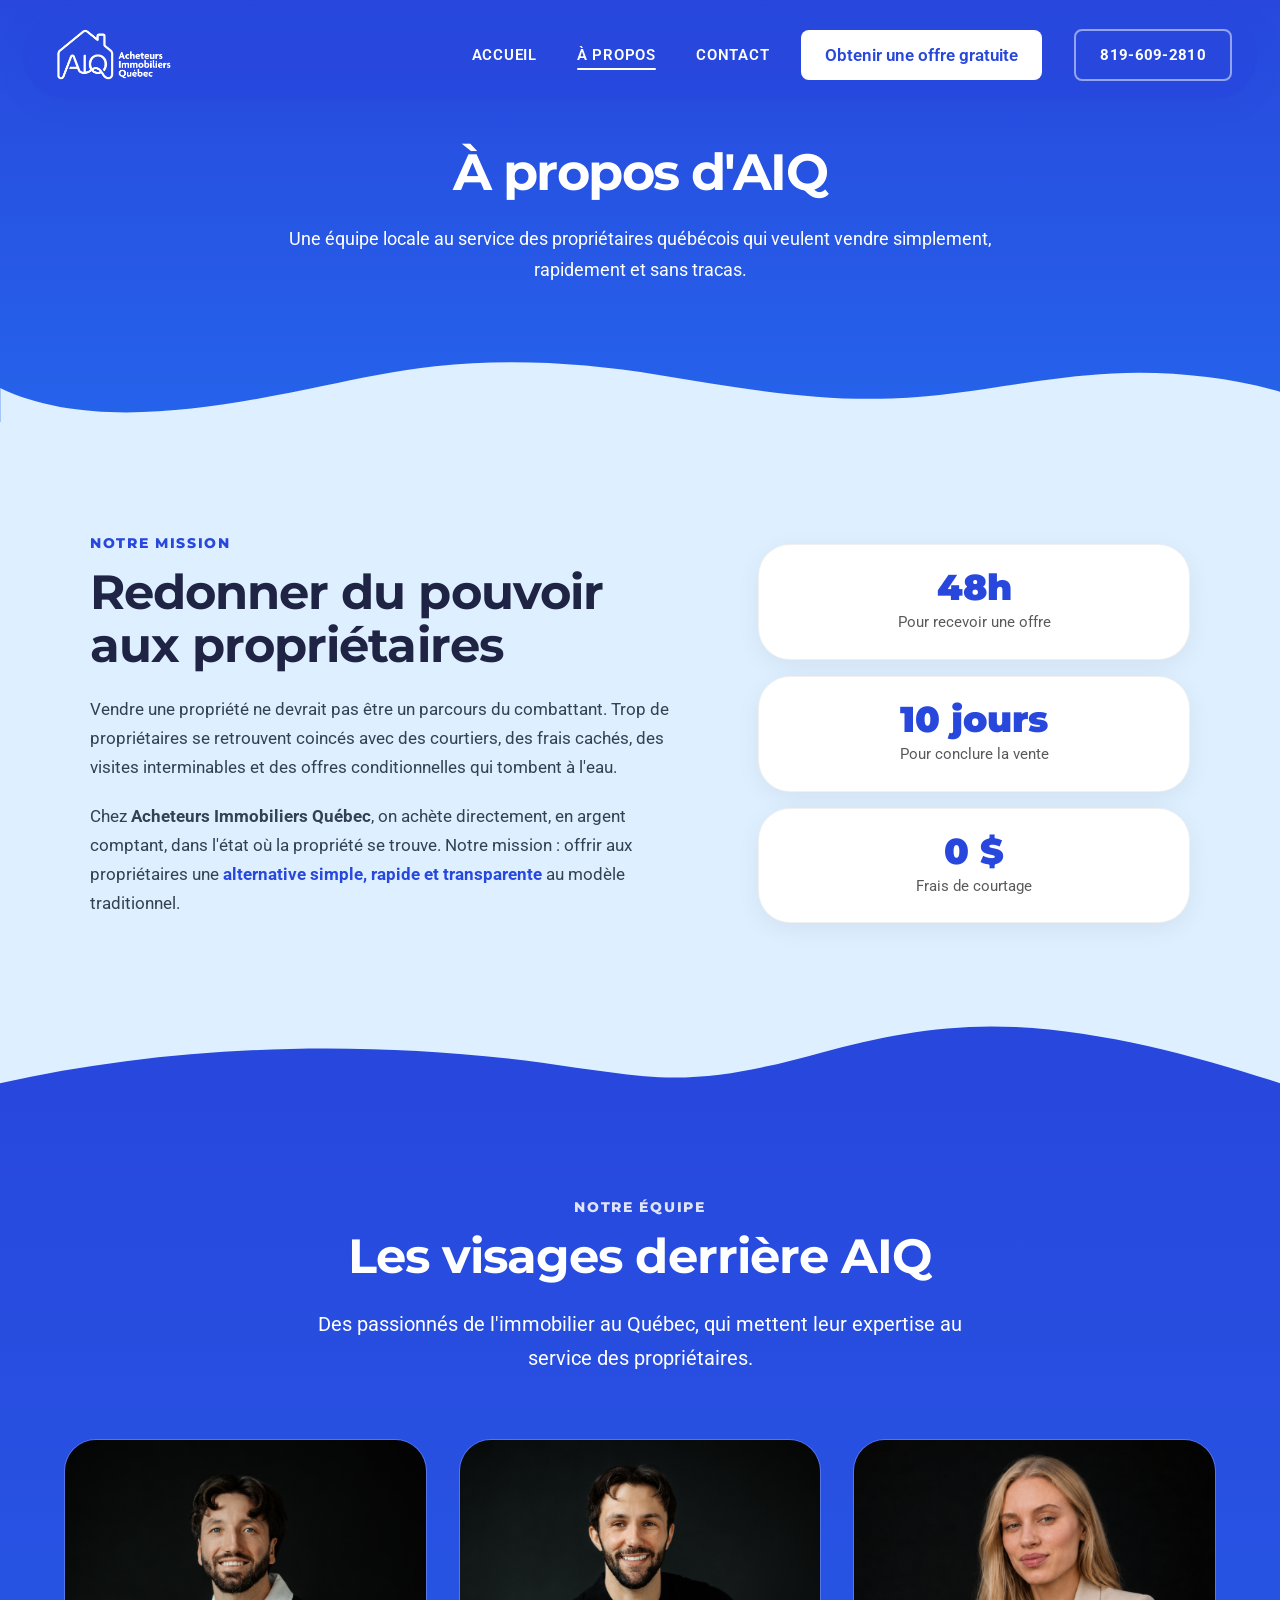
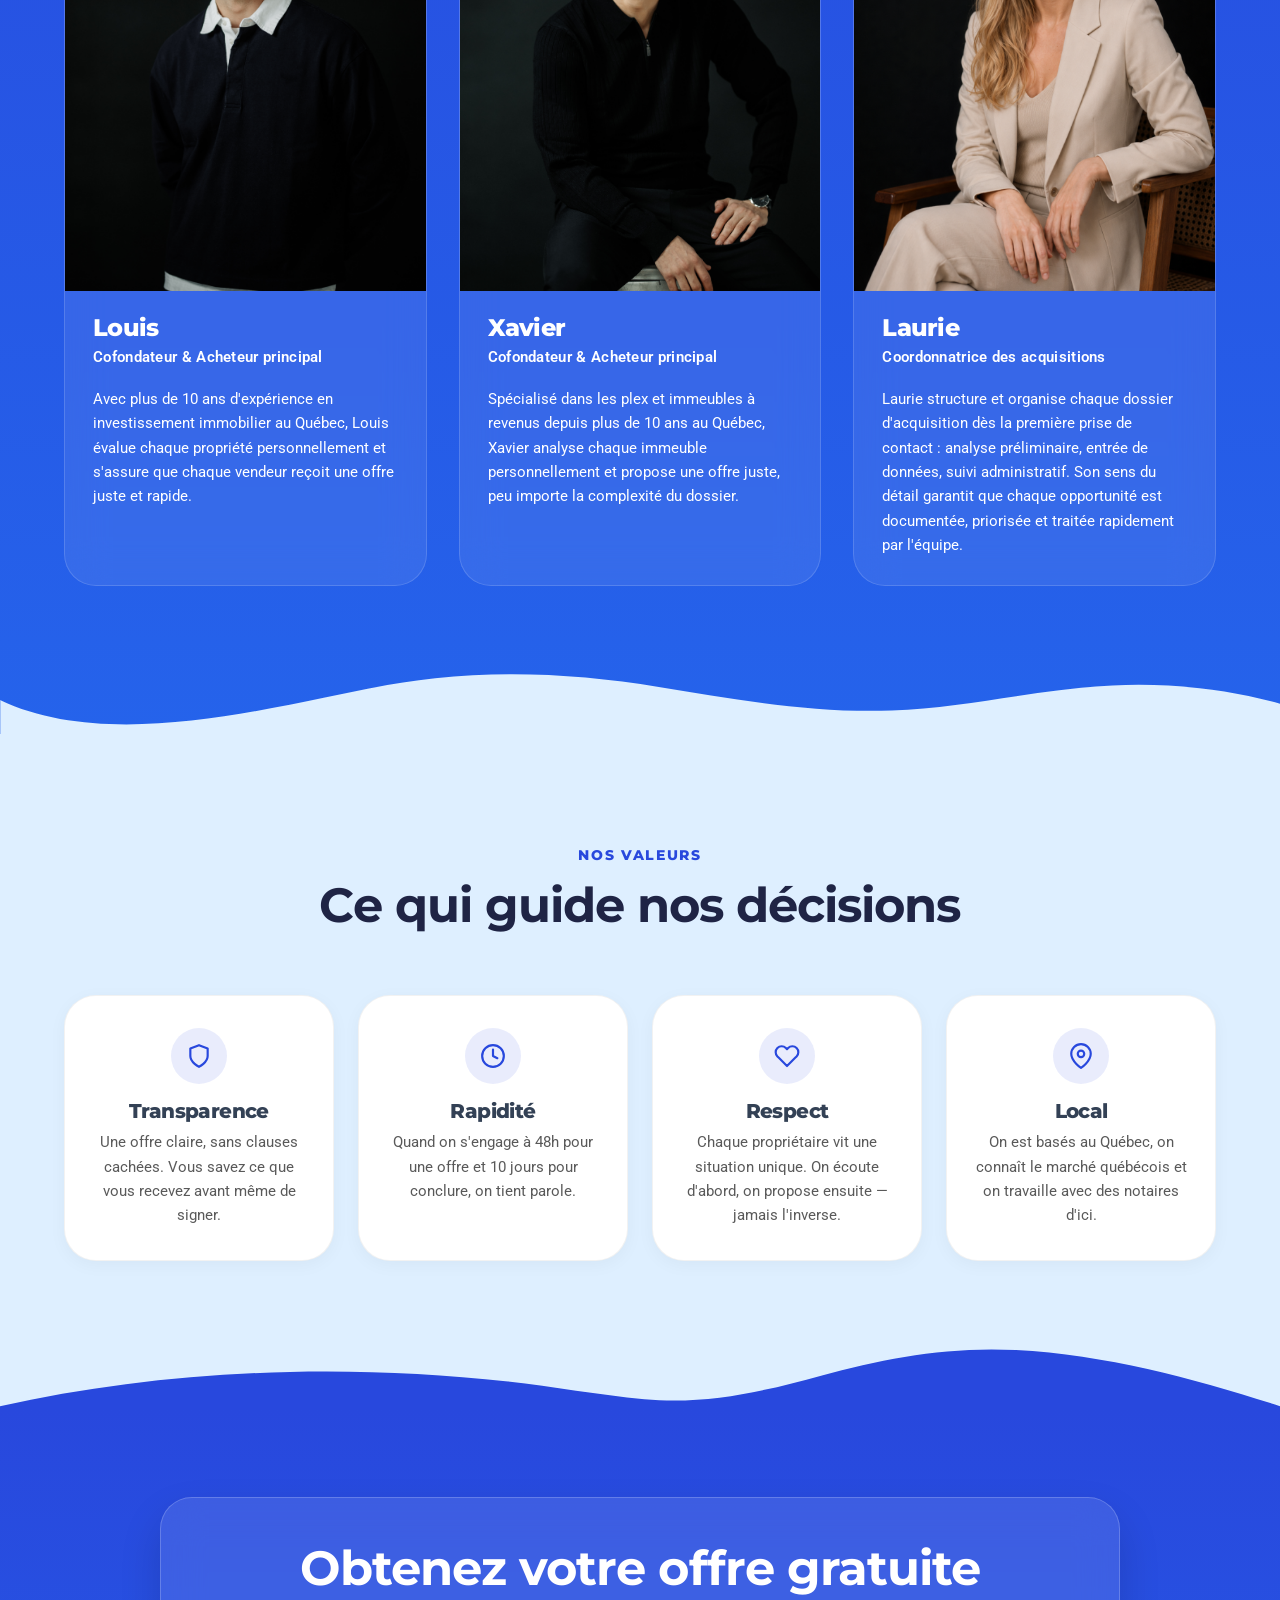
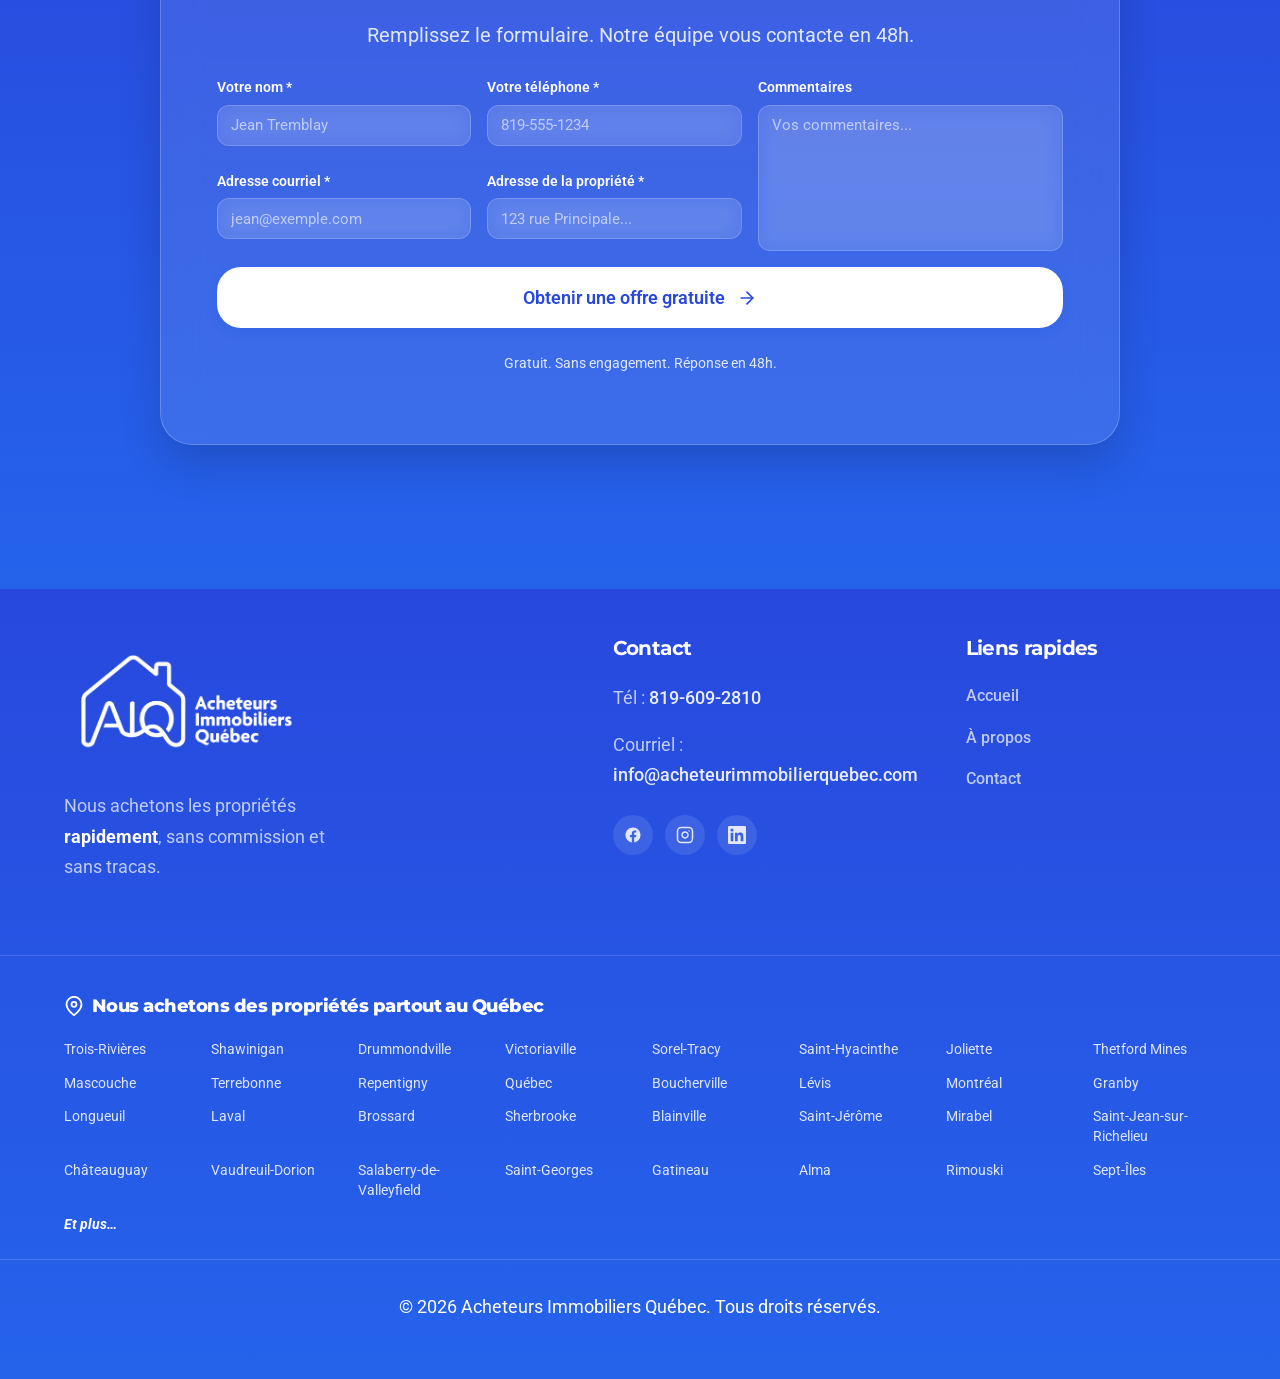
==== commit 81f91053: "Reordonner les villes du footer par distance depuis Trois-Rivieres et les rendre cliquables - Trois-" ====
--- a/apropos.html
+++ b/apropos.html
@@ -306,38 +306,39 @@
             <div class="container">
                 <h3 class="footer-cities-title"><svg xmlns="http://www.w3.org/2000/svg" viewBox="0 0 24 24" fill="none" stroke="currentColor" stroke-width="2.2" stroke-linecap="round" stroke-linejoin="round" aria-hidden="true"><path d="M21 10c0 7-9 13-9 13s-9-6-9-13a9 9 0 0 1 18 0z"/><circle cx="12" cy="10" r="3"/></svg>Nous achetons des propriétés partout au Québec</h3>
                 <ul class="footer-cities-list">
-                    <li>Montréal</li>
-                    <li>Québec</li>
-                    <li>Laval</li>
-                    <li>Longueuil</li>
-                    <li>Gatineau</li>
-                    <li>Sherbrooke</li>
-                    <li>Trois-Rivières</li>
-                    <li>Lévis</li>
-                    <li>Terrebonne</li>
-                    <li>Repentigny</li>
-                    <li>Drummondville</li>
-                    <li>Saint-Jérôme</li>
-                    <li>Granby</li>
-                    <li>Blainville</li>
-                    <li>Brossard</li>
-                    <li>Saint-Jean-sur-Richelieu</li>
-                    <li>Mirabel</li>
-                    <li>Shawinigan</li>
-                    <li>Victoriaville</li>
-                    <li>Rimouski</li>
-                    <li>Saint-Hyacinthe</li>
-                    <li>Châteauguay</li>
-                    <li>Salaberry-de-Valleyfield</li>
-                    <li>Vaudreuil-Dorion</li>
-                    <li>Mascouche</li>
-                    <li>Joliette</li>
-                    <li>Boucherville</li>
-                    <li>Sorel-Tracy</li>
-                    <li>Sept-Îles</li>
-                    <li>Alma</li>
-                    <li>Thetford Mines</li>
-                    <li>Saint-Georges</li>
+                    <li><a href="#formulaire">Trois-Rivières</a></li>
+                    <li><a href="#formulaire">Shawinigan</a></li>
+                    <li><a href="#formulaire">Drummondville</a></li>
+                    <li><a href="#formulaire">Victoriaville</a></li>
+                    <li><a href="#formulaire">Sorel-Tracy</a></li>
+                    <li><a href="#formulaire">Saint-Hyacinthe</a></li>
+                    <li><a href="#formulaire">Joliette</a></li>
+                    <li><a href="#formulaire">Thetford Mines</a></li>
+                    <li><a href="#formulaire">Mascouche</a></li>
+                    <li><a href="#formulaire">Terrebonne</a></li>
+                    <li><a href="#formulaire">Repentigny</a></li>
+                    <li><a href="#formulaire">Québec</a></li>
+                    <li><a href="#formulaire">Boucherville</a></li>
+                    <li><a href="#formulaire">Lévis</a></li>
+                    <li><a href="#formulaire">Montréal</a></li>
+                    <li><a href="#formulaire">Granby</a></li>
+                    <li><a href="#formulaire">Longueuil</a></li>
+                    <li><a href="#formulaire">Laval</a></li>
+                    <li><a href="#formulaire">Brossard</a></li>
+                    <li><a href="#formulaire">Sherbrooke</a></li>
+                    <li><a href="#formulaire">Blainville</a></li>
+                    <li><a href="#formulaire">Saint-Jérôme</a></li>
+                    <li><a href="#formulaire">Mirabel</a></li>
+                    <li><a href="#formulaire">Saint-Jean-sur-Richelieu</a></li>
+                    <li><a href="#formulaire">Châteauguay</a></li>
+                    <li><a href="#formulaire">Vaudreuil-Dorion</a></li>
+                    <li><a href="#formulaire">Salaberry-de-Valleyfield</a></li>
+                    <li><a href="#formulaire">Saint-Georges</a></li>
+                    <li><a href="#formulaire">Gatineau</a></li>
+                    <li><a href="#formulaire">Alma</a></li>
+                    <li><a href="#formulaire">Rimouski</a></li>
+                    <li><a href="#formulaire">Sept-Îles</a></li>
+                    <li><a href="#formulaire" class="cities-more">Et plus…</a></li>
                 </ul>
             </div>
         </div>
--- a/assets/css/style.css
+++ b/assets/css/style.css
@@ -1769,9 +1769,26 @@
 }
 
 .footer-cities-list li {
-    color: rgba(255, 255, 255, 0.85);
     font-size: 0.9rem;
     line-height: 1.4;
+}
+
+.footer-cities-list a {
+    color: rgba(255, 255, 255, 0.85);
+    text-decoration: none;
+    transition: color 0.2s ease;
+}
+
+.footer-cities-list a:hover {
+    color: var(--color-white);
+    text-decoration: underline;
+    text-underline-offset: 3px;
+}
+
+.footer-cities-list a.cities-more {
+    color: var(--color-white);
+    font-weight: 700;
+    font-style: italic;
 }
 
 @media (max-width: 1200px) {
